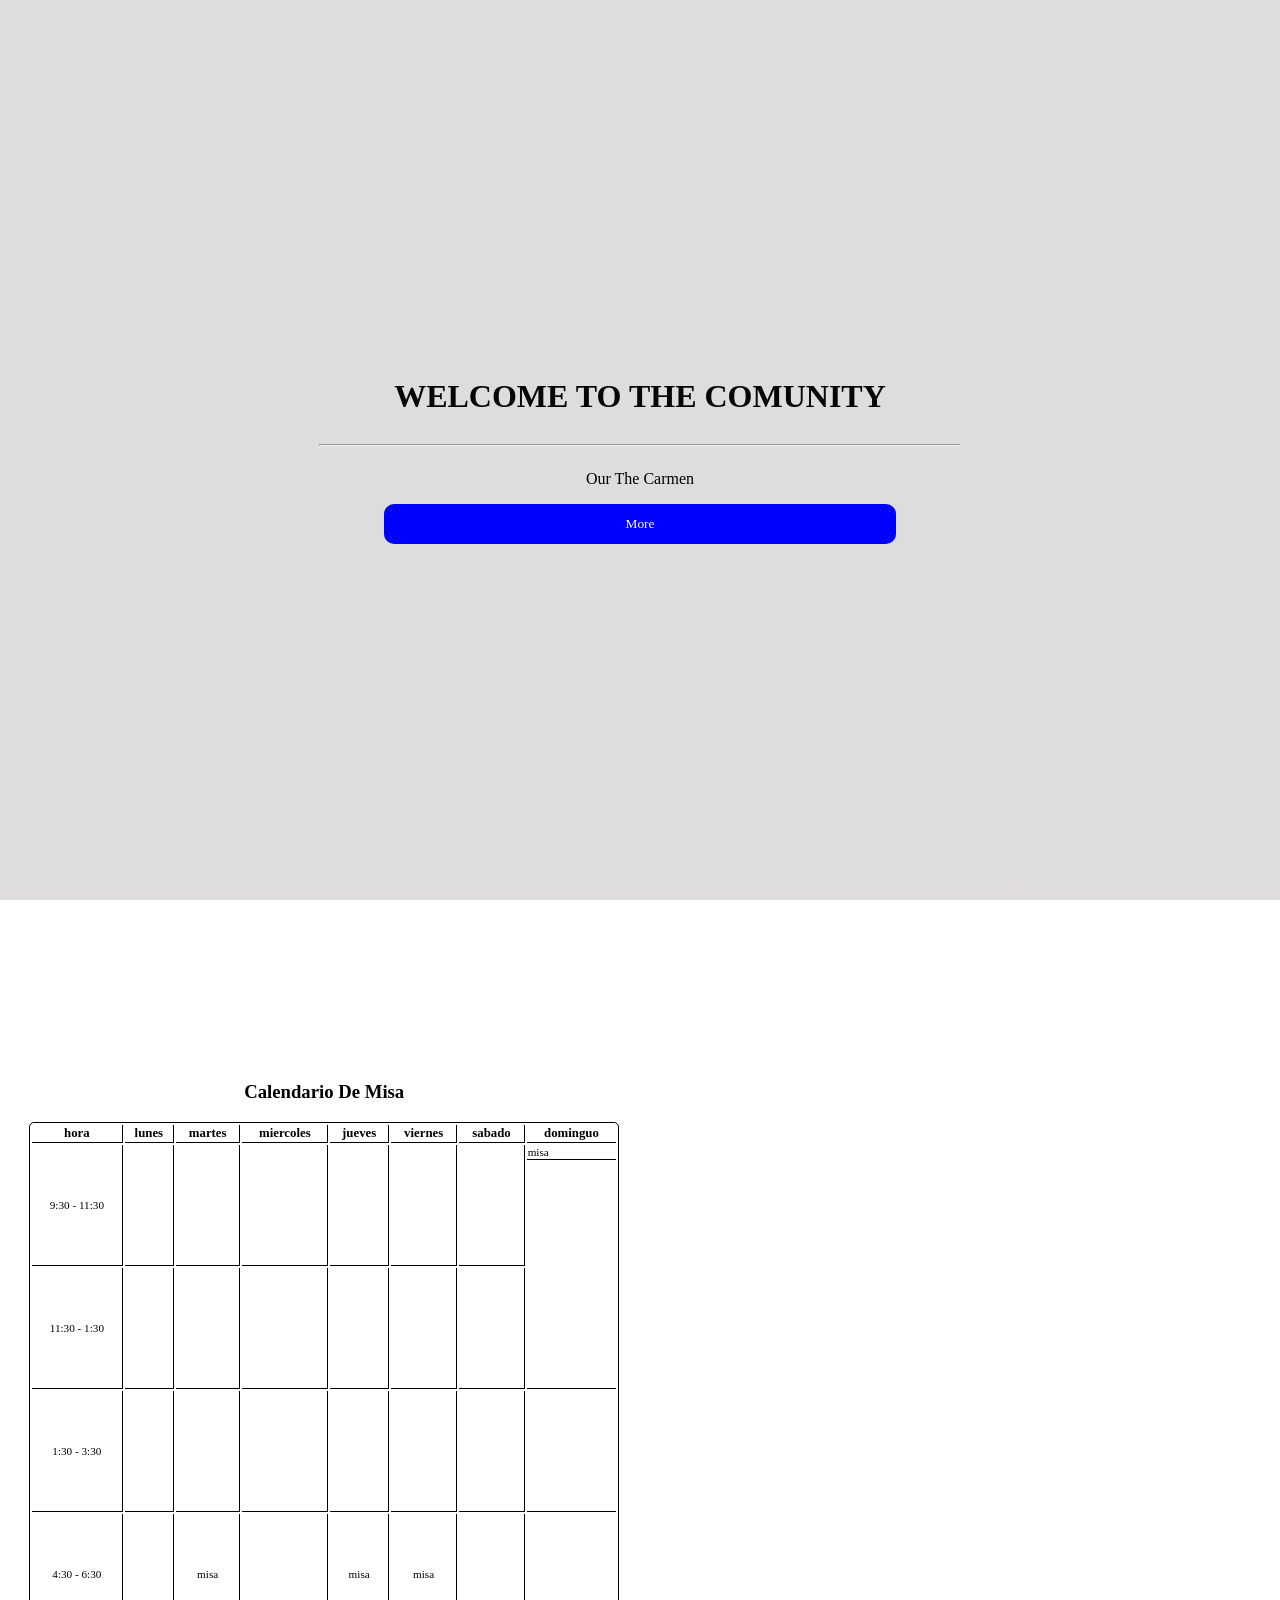
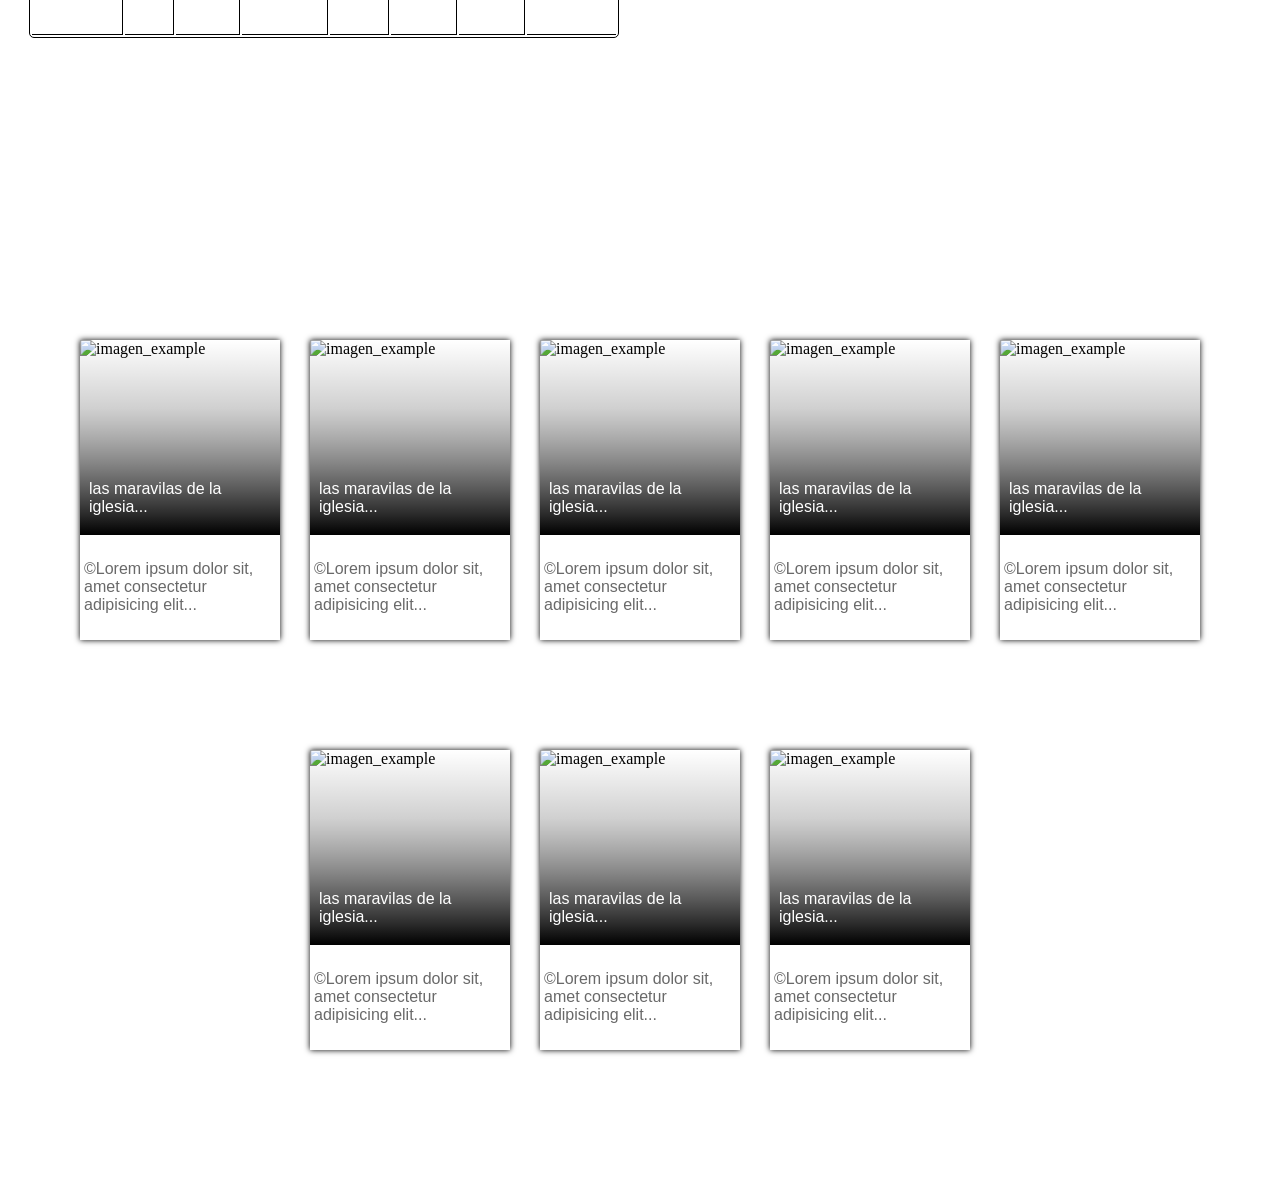
==== index.html @ 7d3dbe20 "primera pagina web" ====
<!DOCTYPE html>
<html lang="en">
<head>
    <meta charset="UTF-8">
    <meta name="viewport" content="width=device-width, initial-scale=1.0">
    <title>nuestar señora del carmen</title>
    <link rel="stylesheet" href="styles.css">
    <script src="script.js" defer></script>
</head>
<body>
    <header>
        <div class="init">
            <h1 class="saludo">welcome to the comunity</h1>
            <hr class="line">
            <p class="saludo_two">our the carmen</p>
            <button><a href="#seccion_one">more</a></button>
        </div>
        <div class="background"></div>
    </header>
    <main>
        <section class="seccion_one" id="seccion_one">
            <article class="articulo_one">
                <h1>calendario de misa</h1>
                <table class="father_table">
                    <thead>
                        <tr>
                            <th>hora</th>
                            <th>lunes</th>
                            <th>martes</th>
                            <th>miercoles</th>
                            <th>jueves</th>
                            <th>viernes</th>
                            <th>sabado</th>
                            <th>dominguo</th>
                        </tr>
                    </thead>
                    <tbody>
                        <tr>
                            <td>9:30 - 11:30</td>
                            <td></td>
                            <td></td>
                            <td></td>
                            <td></td>
                            <td></td>
                            <td></td>
                            <td class="hola">misa</td>
                        </tr>
                        <tr>
                            <td>11:30 - 1:30</td>
                            <td></td>
                            <td></td>
                            <td></td>
                            <td></td>
                            <td></td>
                            <td></td>
                            <td></td>
                        </tr>
                        <tr>
                            <td>1:30 - 3:30</td>
                            <td></td>
                            <td></td>
                            <td></td>
                            <td></td>
                            <td></td>
                            <td></td>
                            <td></td>
                        </tr>
                        <tr>
                            <td>4:30 - 6:30</td>
                            <td></td>
                            <td>misa</td>
                            <td></td>
                            <td>misa</td>
                            <td>misa</td>
                            <td></td>
                            <td></td>
                        </tr>
                    </tbody>
                </table>
            </article>
            <article class="articulo_two">
                <iframe src="" frameborder="0"></iframe>
            </article>
        </section>
        <section id="seccion_two" class="seccion_two">
            <div onclick="select(0)" class="son_one">
                <div class="father_img">
                    <img src="assets/img example/img1 (1).jpg" alt="imagen_example">
                    <div class="relleno"></div>
                    <p>las maravilas de la iglesia...</p>
                </div>
                <p class="parrafo">&copy;Lorem ipsum dolor sit, amet consectetur adipisicing elit...</p>
            </div>
            <div onclick="select(1)" class="son_one">
                <div class="father_img">
                    <img src="assets/img example/img1 (1).jpg" alt="imagen_example">
                    <div class="relleno"></div>
                    <p>las maravilas de la iglesia...</p>
                </div>
                <p class="parrafo">&copy;Lorem ipsum dolor sit, amet consectetur adipisicing elit...</p>
            </div>
            <div onclick="select(2)" class="son_one">
                <div class="father_img">
                    <img src="assets/img example/img1 (1).jpg" alt="imagen_example">
                    <div class="relleno"></div>
                    <p>las maravilas de la iglesia...</p>
                </div>
                <p class="parrafo">&copy;Lorem ipsum dolor sit, amet consectetur adipisicing elit...</p>
            </div>
            <div onclick="select(3)" class="son_one">
                <div class="father_img">
                    <img src="assets/img example/img1 (1).jpg" alt="imagen_example">
                    <div class="relleno"></div>
                    <p>las maravilas de la iglesia...</p>
                </div>
                <p class="parrafo">&copy;Lorem ipsum dolor sit, amet consectetur adipisicing elit...</p>
            </div>
            <div class="son_one">
                <div class="father_img">
                    <img src="assets/img example/img1 (1).jpg" alt="imagen_example">
                    <div class="relleno"></div>
                    <p>las maravilas de la iglesia...</p>
                </div>
                <p class="parrafo">&copy;Lorem ipsum dolor sit, amet consectetur adipisicing elit...</p>
            </div>
            <div class="son_one">
                <div class="father_img">
                    <img src="assets/img example/img1 (1).jpg" alt="imagen_example">
                    <div class="relleno"></div>
                    <p>las maravilas de la iglesia...</p>
                </div>
                <p class="parrafo">&copy;Lorem ipsum dolor sit, amet consectetur adipisicing elit...</p>
            </div>
            <div class="son_one">
                <div class="father_img">
                    <img src="assets/img example/img1 (1).jpg" alt="imagen_example">
                    <div class="relleno"></div>
                    <p>las maravilas de la iglesia...</p>
                </div>
                <p class="parrafo">&copy;Lorem ipsum dolor sit, amet consectetur adipisicing elit...</p>
            </div>
            <div class="son_one">
                <div class="father_img">
                    <img src="assets/img example/img1 (1).jpg" alt="imagen_example">
                    <div class="relleno"></div>
                    <p>las maravilas de la iglesia...</p>
                </div>
                <p class="parrafo">&copy;Lorem ipsum dolor sit, amet consectetur adipisicing elit...</p>
            </div>
            <div id="cards" class="cards">
                <img class="img_delete" onclick="borrar()" src="assets/close_24dp_E3E3E3_FILL0_wght400_GRAD0_opsz24.png" alt="close">
                <div class="container_1">
                    <img id="img" src="assets/img example/img1 (2).jpg" alt="img example">
                    <hr class="line_1">
                    <p id="parrafo_1">Lorem ipsum dolor sit amet consectetur adipisicing elit. Natus dolores, veniam maxime ea, sunt deserunt minus magni qu</p>
                </div>
                <div class="container_2">
                    <h1 id="fiesta">fiesta tal</h1>
                    <hr class="line_3">
                    <p id="parrafo_2">Lorem ipsum dolor sit amet consectetur adipisicing elit. Porro suscipit dolore adipisci veniam cumque ab consectetur at maxime dignissimos animi, qui volupta</p>
                    <hr class="line_2">
                    <p id="parrafo_3">Lorem ipsum dolor, sit amet consectetur adipisicing elit. Voluptatum, officiis sunt. Culpa neque possimus reiciendis laudantium ipsa. Beatae exercitationem debitis, minima dolo</p>
                </div>
            </div>
        </section>
    </main>
    
</body>
</html>
---- styles.css ----
/* ----------------------------------------   */

body{
    margin: 0;
    padding: 0;
    box-sizing: border-box;
    overflow-x: hidden;
    scroll-behavior: smooth;
}
header{
    width: 100vw;
    height: 100vh;
    position: relative;
}
.init{
    width: 100%;
    height: 100%;
    position: relative;
    background-image: url(assets/fondo\ de\ la\ pagina\ web.jpg);
    background-size: 100%;
    display: flex;
    justify-content: center;
    align-items: center;
    flex-direction: column;
    background-repeat: no-repeat;
}
.init .saludo{
    z-index: 1;
    color: #070606;
    font-family: Georgia, 'Times New Roman', Times, serif;
    text-transform: uppercase;
}
.init .line{
    color: #050505;
    z-index: 1;
    width: 50%;
}
.init .saludo_two{
    font-family: Georgia, 'Times New Roman', Times, serif;
    z-index: 1;
    color: #000000;
    text-transform: capitalize;
}
.init button{
    z-index: 1;
    font-family: Georgia, 'Times New Roman', Times, serif;
    width: 40%;
    height: 40px;
    border-radius: 10px;
    background-color: blue;
    border-color: transparent;
    cursor: pointer;
}
.init a{
    text-decoration: none;
    font-family: Georgia, 'Times New Roman', Times, serif;
    text-transform: capitalize;
    color: #fff;
    padding: 10px 42%;
}
.background{
    width: 100%;
    height: 100%;
    position: absolute;
    bottom: 0;
    left: 0;
    background: linear-gradient(180deg , rgb(221, 221, 221) 0% , 70% , rgba(206, 201, 201, 0.637) 100%);
}

/* responsive */

@media (max-width:470px){
    .init{
        background-size: 100% 100%;
    }
    .init .saludo{
        text-align: center;
    }
}



/*------------------------*/

/*   ----------------------------------------    */

/* ----------------- styles of the section one  --------------------*/


.seccion_one{
    width: 100vw;
    height: 100vh;
    display: flex;
    align-items: center;
    justify-content: center;
    gap: 30px;
    flex-wrap: wrap;
}
.seccion_one .articulo_one{
    display: flex;
    flex-direction: column;
    align-items: center;
    justify-content: center;
    width: 50%;
    height: 100%;
    position: relative;
    padding: 20px 25px;
    box-sizing: border-box;
}
.seccion_one .articulo_one h1{
    font-family: 'Times New Roman', Times, serif;
    text-transform: capitalize;
}
.seccion_one .articulo_one .father_table{
    width: 100%;
    height: 60%;
    border: 1px solid black;
    border-radius: 5px;
}
.father_table th{
    font-size: .8em;
    text-align: center;
}
.father_table th:not(th:nth-child(8)){
    border-right: 1px solid black;
}
.father_table td{
    font-size: .7em;
}
.father_table td:not(td:nth-child(8)){
    border-right: 1px solid black;
    text-align: center;
}
.father_table th{
    border-bottom: 1px solid black;
}
.father_table td{
    border-bottom: 1px solid black;
}
.father_table .hola{
    text-align: center;
}

.seccion_one .articulo_two{
    width: 47%;
    height: 100%;
    position: relative;
}

/*---------------------------           ---------------------------*/


/*------------------ style of the section two -------------------*/


.seccion_two{
    width: 100vw;
    padding: 100px 0px;
    box-sizing: border-box;
    position: relative;
    display: flex;
    align-items: center;
    justify-content: center;
    overflow: hidden;
    flex-wrap: wrap;
    gap: 30px;
}
.son_one{
    width: 200px;
    height: 300px;
    box-shadow: 0px 0px 6px black;
    display: flex;
    flex-direction: column;
    align-items: center;
    justify-content: space-between;
    position: relative;
    cursor: pointer;
    transition: all .3s ease-out;
    margin: 40px 0px;
}
.son_one:hover{
    transform: translateY(-10px);
}
.father_img{
    width: 100%;
    height: 65%;
    position: relative;
}
.father_img img{
    width: 100%;
    height: 100%;
}
.father_img .relleno{
    width: 100%;
    height: 100%;
    position: absolute;
    top: 0;
    left: 0;
    background: linear-gradient(180deg , transparent 0% , 65% , black 100%);
}
.father_img p{
    position: absolute;
    bottom: 3px;
    left: 9px;
    font-family: 'Trebuchet MS', 'Lucida Sans Unicode', 'Lucida Grande', 'Lucida Sans', Arial, sans-serif;
    color: #fff;
}
.son_one .parrafo{
    font-family: 'Trebuchet MS', 'Lucida Sans Unicode', 'Lucida Grande', 'Lucida Sans', Arial, sans-serif;
    color: #696969;
    position: absolute;
    bottom: 10px;
    left: 4px;
}

/* responsive */

@media (max-width:470px){
    .seccion_two{
        gap: 20px;
    }
    .son_one{
        width: 170px;
    }
}

/*----------------*/

/* --------------------          --------------------*/


/* -----------  style of the cards ------------------*/

.cards{
    width: 90%;
    height: 90%;
    border-radius: 10px;
    background-color: #fff;
    display: none;
    gap: 0;
    align-items: center;
    justify-content: center;
    flex-wrap: wrap;
    position: fixed;
    top: 5%;
    left: 5%;
    z-index: 1;
    box-shadow: 0px 0px 3px black;
}
.img_delete{
    position: absolute;
    top: 10px;
    right: 10px;
    width: 50px;
    cursor: pointer;
    z-index: 1;
}
.container_1{
    width: 50%;
    height: 100%;
    display: flex;
    position: relative;
    flex-direction: column;
    align-items: center;
    justify-content: center;
    padding: 20px 24px;
    box-sizing: border-box;
}
.container_1 img{
    width: 50%;
    border-radius: 50%;
    height: 50%;
    position: relative;
    margin-bottom: 20px;
}
.container_1 .line_1{
    background-color: #777474;
    width: 100%;
    height: 1px;
}
.container_1 p{
    font-family: 'Franklin Gothic Medium', 'Arial Narrow', Arial, sans-serif;
    text-align: center;
}
.container_2{
    width: 50%;
    height: 100%;
    display: flex;
    position: relative;
    flex-direction: column;
    align-items: center;
    justify-content: center;
    padding: 20px 24px;
    box-sizing: border-box;
}
.container_2 p{
    font-family: 'Franklin Gothic Medium', 'Arial Narrow', Arial, sans-serif;
}
.container_2 h1{
    font-family: 'Franklin Gothic Medium', 'Arial Narrow', Arial, sans-serif;
    text-transform: capitalize;
    font-style: italic;
    margin-top: 0;
}
.container_2 .line_3{
    width: 100%;
    height: 1px;
    background-color: #696969;
}
.container_2 .line_2{
    width: 100%;
    height: 1px;
    background-color: #696969;
}



.hola{
    display: flex;
}

/* responsive of the cards */

@media (max-width:470px){
    .cards{
        width: 100%;
        height: 100%;
        border-radius: 0px;
        box-shadow: none;
        top: 0;
        align-items: center;
        justify-content: center;
        left: 0;
    }
    .container_1{
        width:100%;
        height: 50%;
    }
    .container_2{
        width: 100%;
        height: 50%;
    }
}
/*-----------------------------*/


/* ------------------ ---------------------------*/
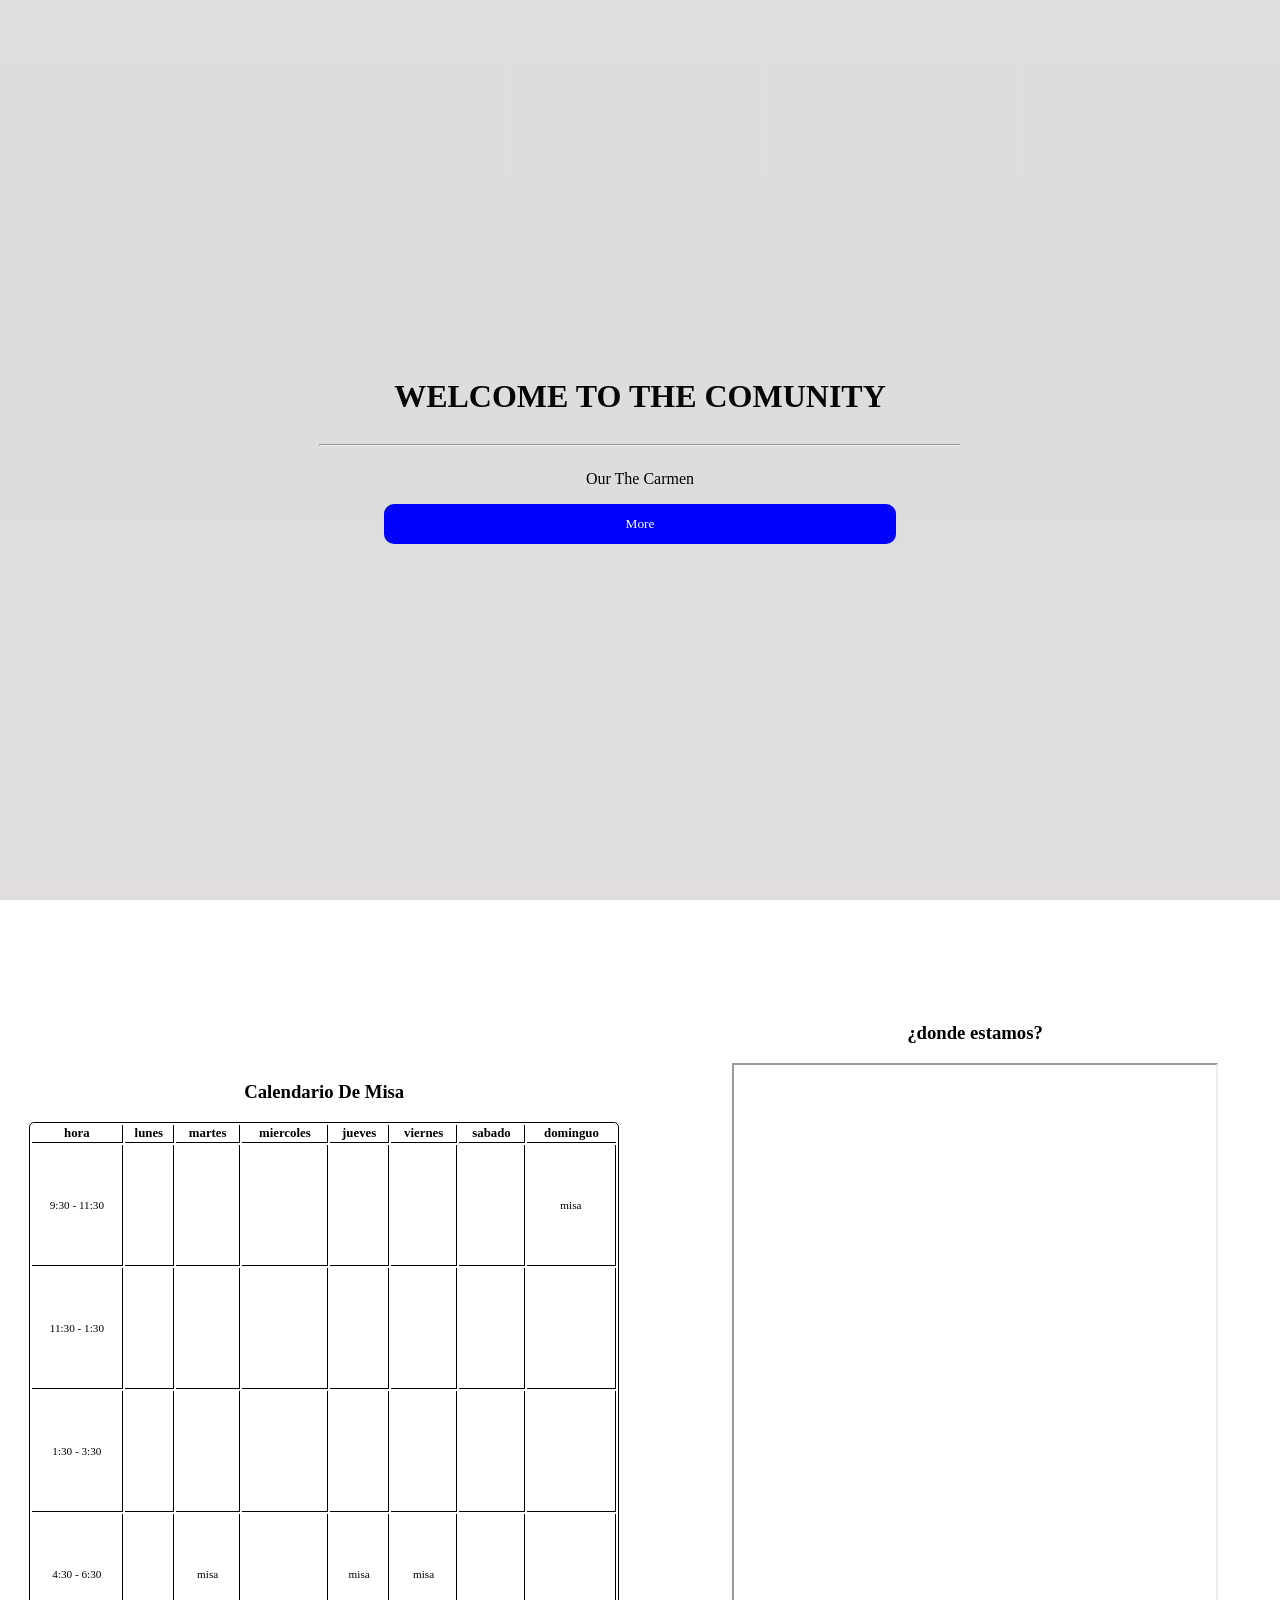
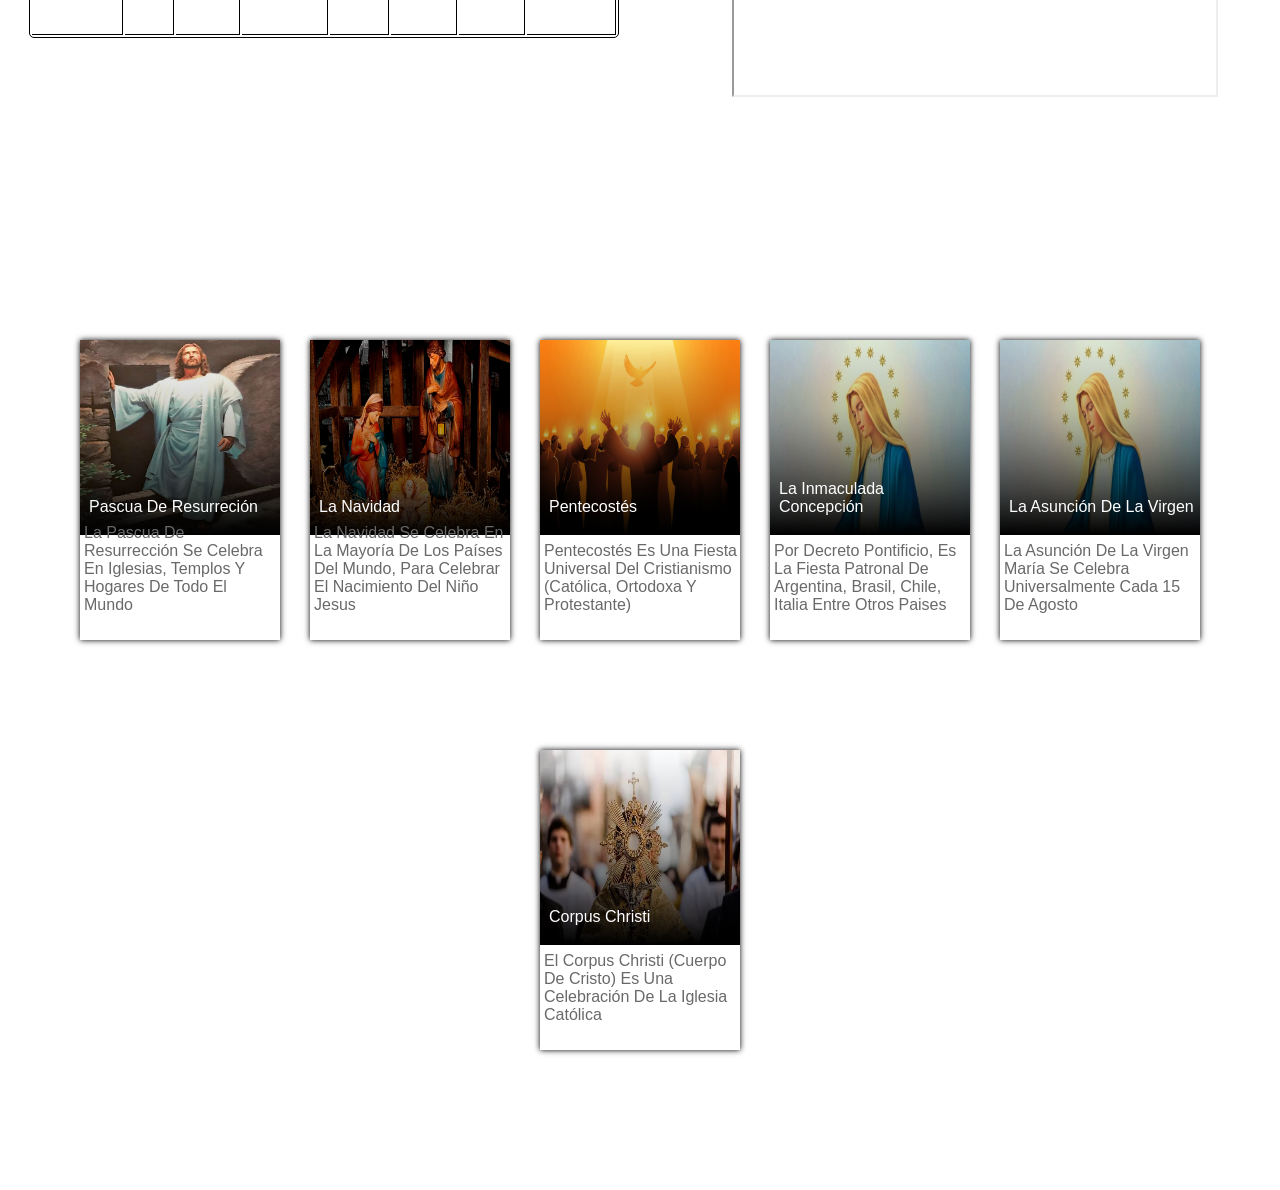
==== commit 58e5651b: "adding a maps and the image of the cards" ====
--- a/index.html
+++ b/index.html
@@ -43,7 +43,7 @@
                             <td></td>
                             <td></td>
                             <td></td>
-                            <td class="hola">misa</td>
+                            <td>misa</td>
                         </tr>
                         <tr>
                             <td>11:30 - 1:30</td>
@@ -79,87 +79,72 @@
                 </table>
             </article>
             <article class="articulo_two">
-                <iframe src="" frameborder="0"></iframe>
+                <h1>¿donde estamos?</h1>
+                <iframe class="maps" title="mapa" src="https://www.google.com/maps/place/San+Felipe,+Yaracuy/@10.1535688,-68.6959005,16z/data=!4m6!3m5!1s0x8e80cf3350f37fd9:0xda3f386ac384deb6!8m2!3d10.3401921!4d-68.7453064!16zL20vMDducnl0!5m1!1e2?entry=ttu&g_ep=EgoyMDI2MDYxNi4wIKXMDSoASAFQAw%3D%3D" ></iframe>
             </article>
         </section>
         <section id="seccion_two" class="seccion_two">
             <div onclick="select(0)" class="son_one">
                 <div class="father_img">
-                    <img src="assets/img example/img1 (1).jpg" alt="imagen_example">
+                    <img src="assets/img example/pascua.webp" alt="imagen_example">
                     <div class="relleno"></div>
-                    <p>las maravilas de la iglesia...</p>
+                    <p>pascua de resurreción</p>
                 </div>
-                <p class="parrafo">&copy;Lorem ipsum dolor sit, amet consectetur adipisicing elit...</p>
+                <p class="parrafo">La Pascua de Resurrección se celebra en iglesias, templos y hogares de todo el mundo</p>
             </div>
             <div onclick="select(1)" class="son_one">
                 <div class="father_img">
-                    <img src="assets/img example/img1 (1).jpg" alt="imagen_example">
+                    <img src="assets/img example/navidad.webp" alt="imagen_example">
                     <div class="relleno"></div>
-                    <p>las maravilas de la iglesia...</p>
+                    <p>la navidad</p>
                 </div>
-                <p class="parrafo">&copy;Lorem ipsum dolor sit, amet consectetur adipisicing elit...</p>
+                <p class="parrafo">La Navidad se celebra en la mayoría de los países del mundo, para celebrar el nacimiento del niño jesus</p>
             </div>
             <div onclick="select(2)" class="son_one">
                 <div class="father_img">
-                    <img src="assets/img example/img1 (1).jpg" alt="imagen_example">
+                    <img src="assets/img example/pentecostes.jpg" alt="imagen_example">
                     <div class="relleno"></div>
-                    <p>las maravilas de la iglesia...</p>
+                    <p>Pentecostés</p>
                 </div>
-                <p class="parrafo">&copy;Lorem ipsum dolor sit, amet consectetur adipisicing elit...</p>
+                <p class="parrafo">Pentecostés es una fiesta universal del cristianismo (católica, ortodoxa y protestante) </p>
             </div>
             <div onclick="select(3)" class="son_one">
                 <div class="father_img">
-                    <img src="assets/img example/img1 (1).jpg" alt="imagen_example">
+                    <img src="assets/img example/inmaculadad conceccion.jpg" alt="imagen_example">
                     <div class="relleno"></div>
-                    <p>las maravilas de la iglesia...</p>
+                    <p>La Inmaculada Concepción</p>
                 </div>
-                <p class="parrafo">&copy;Lorem ipsum dolor sit, amet consectetur adipisicing elit...</p>
+                <p class="parrafo">Por decreto pontificio, es la fiesta patronal de Argentina, Brasil, Chile, Italia entre otros paises</p>
             </div>
-            <div class="son_one">
+            <div onclick="select(4)" class="son_one">
                 <div class="father_img">
-                    <img src="assets/img example/img1 (1).jpg" alt="imagen_example">
+                    <img src="assets/img example/inmaculadad conceccion.jpg" alt="imagen_example">
                     <div class="relleno"></div>
-                    <p>las maravilas de la iglesia...</p>
+                    <p>la asunción de la virgen</p>
                 </div>
-                <p class="parrafo">&copy;Lorem ipsum dolor sit, amet consectetur adipisicing elit...</p>
+                <p class="parrafo">La Asunción de la Virgen María se celebra universalmente cada 15 de agosto</p>
             </div>
-            <div class="son_one">
+            <div onclick="select(5)" class="son_one">
                 <div class="father_img">
-                    <img src="assets/img example/img1 (1).jpg" alt="imagen_example">
+                    <img src="assets/img example/corpus christi.jpg" alt="imagen_example">
                     <div class="relleno"></div>
-                    <p>las maravilas de la iglesia...</p>
+                    <p>corpus christi</p>
                 </div>
-                <p class="parrafo">&copy;Lorem ipsum dolor sit, amet consectetur adipisicing elit...</p>
-            </div>
-            <div class="son_one">
-                <div class="father_img">
-                    <img src="assets/img example/img1 (1).jpg" alt="imagen_example">
-                    <div class="relleno"></div>
-                    <p>las maravilas de la iglesia...</p>
-                </div>
-                <p class="parrafo">&copy;Lorem ipsum dolor sit, amet consectetur adipisicing elit...</p>
-            </div>
-            <div class="son_one">
-                <div class="father_img">
-                    <img src="assets/img example/img1 (1).jpg" alt="imagen_example">
-                    <div class="relleno"></div>
-                    <p>las maravilas de la iglesia...</p>
-                </div>
-                <p class="parrafo">&copy;Lorem ipsum dolor sit, amet consectetur adipisicing elit...</p>
+                <p class="parrafo">El Corpus Christi (Cuerpo de Cristo) es una celebración de la Iglesia Católica</p>
             </div>
             <div id="cards" class="cards">
                 <img class="img_delete" onclick="borrar()" src="assets/close_24dp_E3E3E3_FILL0_wght400_GRAD0_opsz24.png" alt="close">
                 <div class="container_1">
-                    <img id="img" src="assets/img example/img1 (2).jpg" alt="img example">
+                    <img id="img" src="" alt="img example">
                     <hr class="line_1">
-                    <p id="parrafo_1">Lorem ipsum dolor sit amet consectetur adipisicing elit. Natus dolores, veniam maxime ea, sunt deserunt minus magni qu</p>
+                    <p id="parrafo_1"></p>
                 </div>
                 <div class="container_2">
-                    <h1 id="fiesta">fiesta tal</h1>
+                    <h1 id="fiesta"></h1>
                     <hr class="line_3">
-                    <p id="parrafo_2">Lorem ipsum dolor sit amet consectetur adipisicing elit. Porro suscipit dolore adipisci veniam cumque ab consectetur at maxime dignissimos animi, qui volupta</p>
+                    <p id="parrafo_2"></p>
                     <hr class="line_2">
-                    <p id="parrafo_3">Lorem ipsum dolor, sit amet consectetur adipisicing elit. Voluptatum, officiis sunt. Culpa neque possimus reiciendis laudantium ipsa. Beatae exercitationem debitis, minima dolo</p>
+                    <p id="parrafo_3"></p>
                 </div>
             </div>
         </section>
--- a/styles.css
+++ b/styles.css
@@ -125,27 +125,43 @@
     border-right: 1px solid black;
 }
 .father_table td{
+    border-right: 1px solid black;
     font-size: .7em;
-}
-.father_table td:not(td:nth-child(8)){
-    border-right: 1px solid black;
     text-align: center;
+    border-bottom: 1px solid black;
 }
 .father_table th{
     border-bottom: 1px solid black;
 }
-.father_table td{
-    border-bottom: 1px solid black;
-}
-.father_table .hola{
-    text-align: center;
-}
+
 
 .seccion_one .articulo_two{
     width: 47%;
     height: 100%;
     position: relative;
-}
+    display: flex;
+    align-items: center;
+    justify-content: center;
+    flex-direction: column;
+}
+.seccion_one .articulo_two .maps{
+    width: 80%;
+    height: 70%;
+}
+.seccion_one .articulo_two h1{
+    font-family: 'Times New Roman', Times, serif;
+}
+
+/*-------- reponsive of the table*/
+
+@media (max-width:470px){
+    .seccion_one .articulo_one .father_table{
+        width: 95%;
+    }
+
+}
+
+/*-------------- -------------*/
 
 /*---------------------------           ---------------------------*/
 
@@ -204,6 +220,7 @@
     left: 9px;
     font-family: 'Trebuchet MS', 'Lucida Sans Unicode', 'Lucida Grande', 'Lucida Sans', Arial, sans-serif;
     color: #fff;
+    text-transform: capitalize;
 }
 .son_one .parrafo{
     font-family: 'Trebuchet MS', 'Lucida Sans Unicode', 'Lucida Grande', 'Lucida Sans', Arial, sans-serif;
@@ -211,6 +228,7 @@
     position: absolute;
     bottom: 10px;
     left: 4px;
+    text-transform: capitalize;
 }
 
 /* responsive */
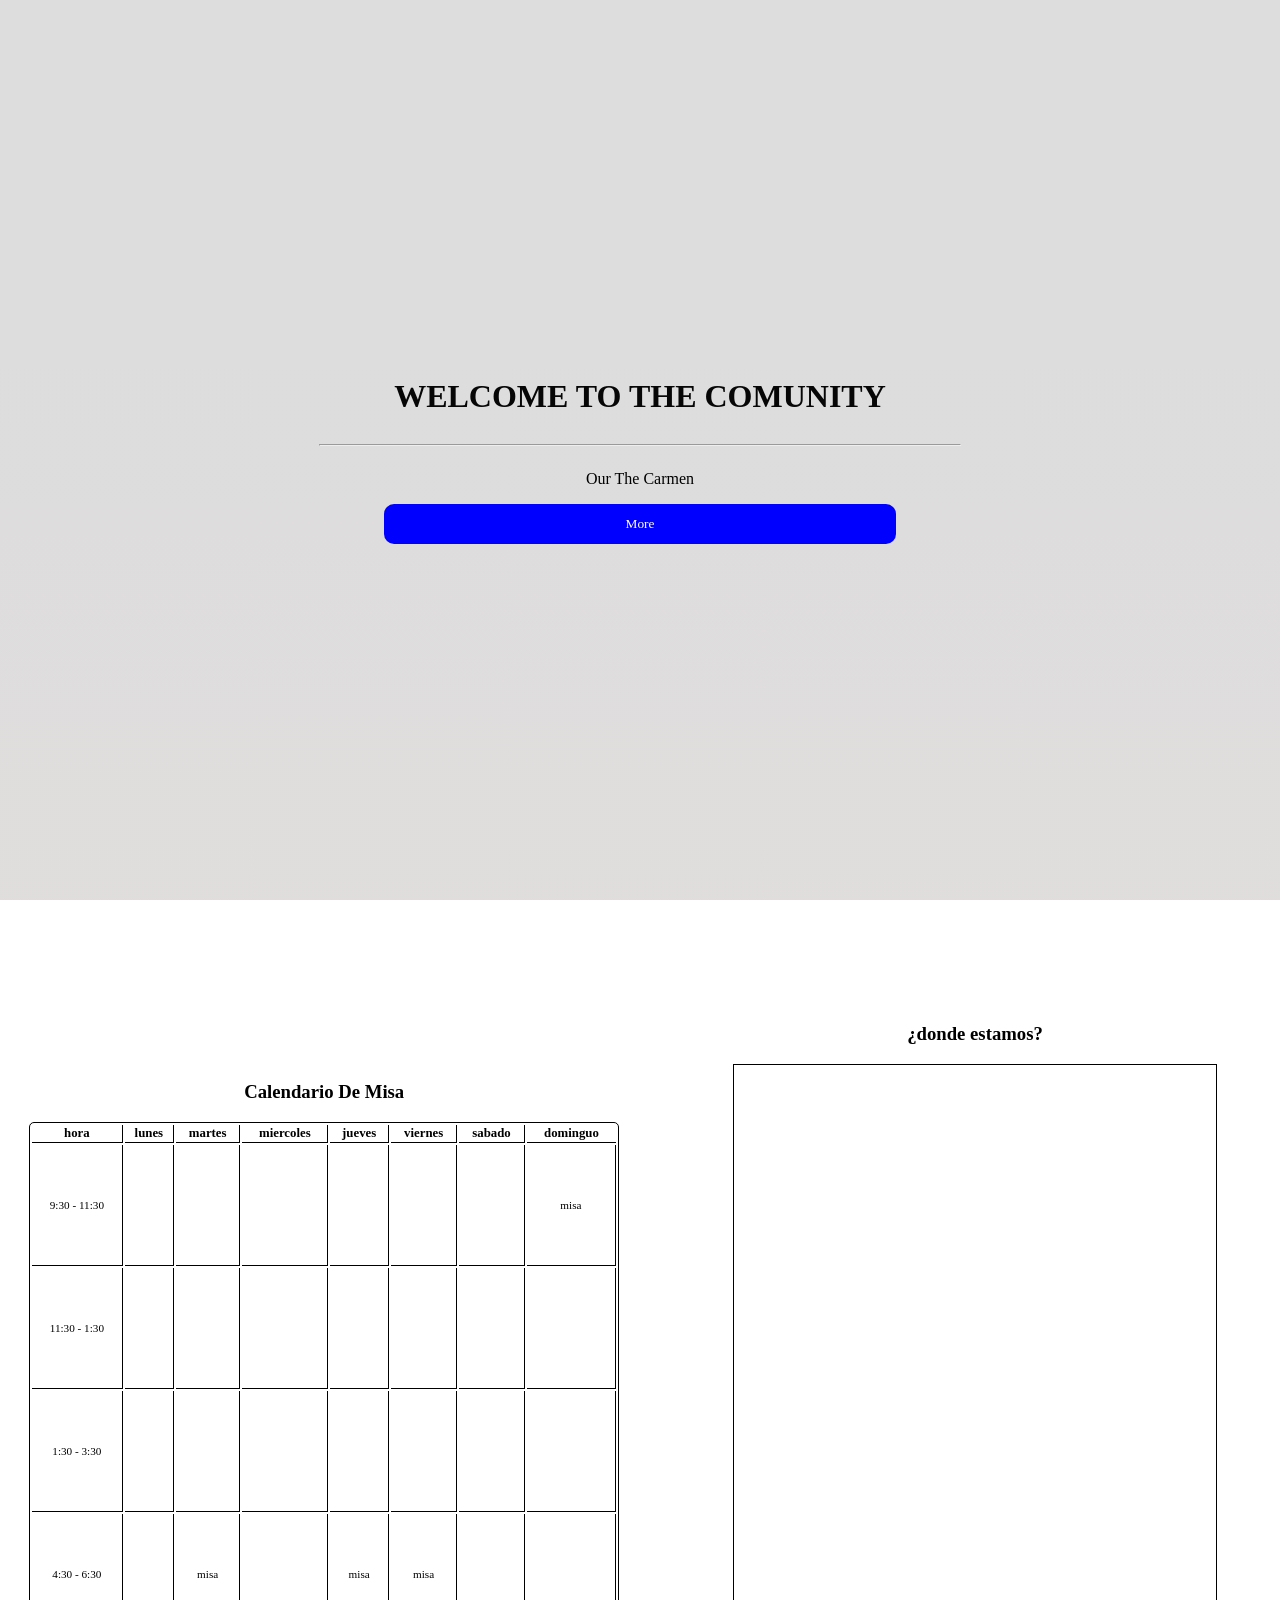
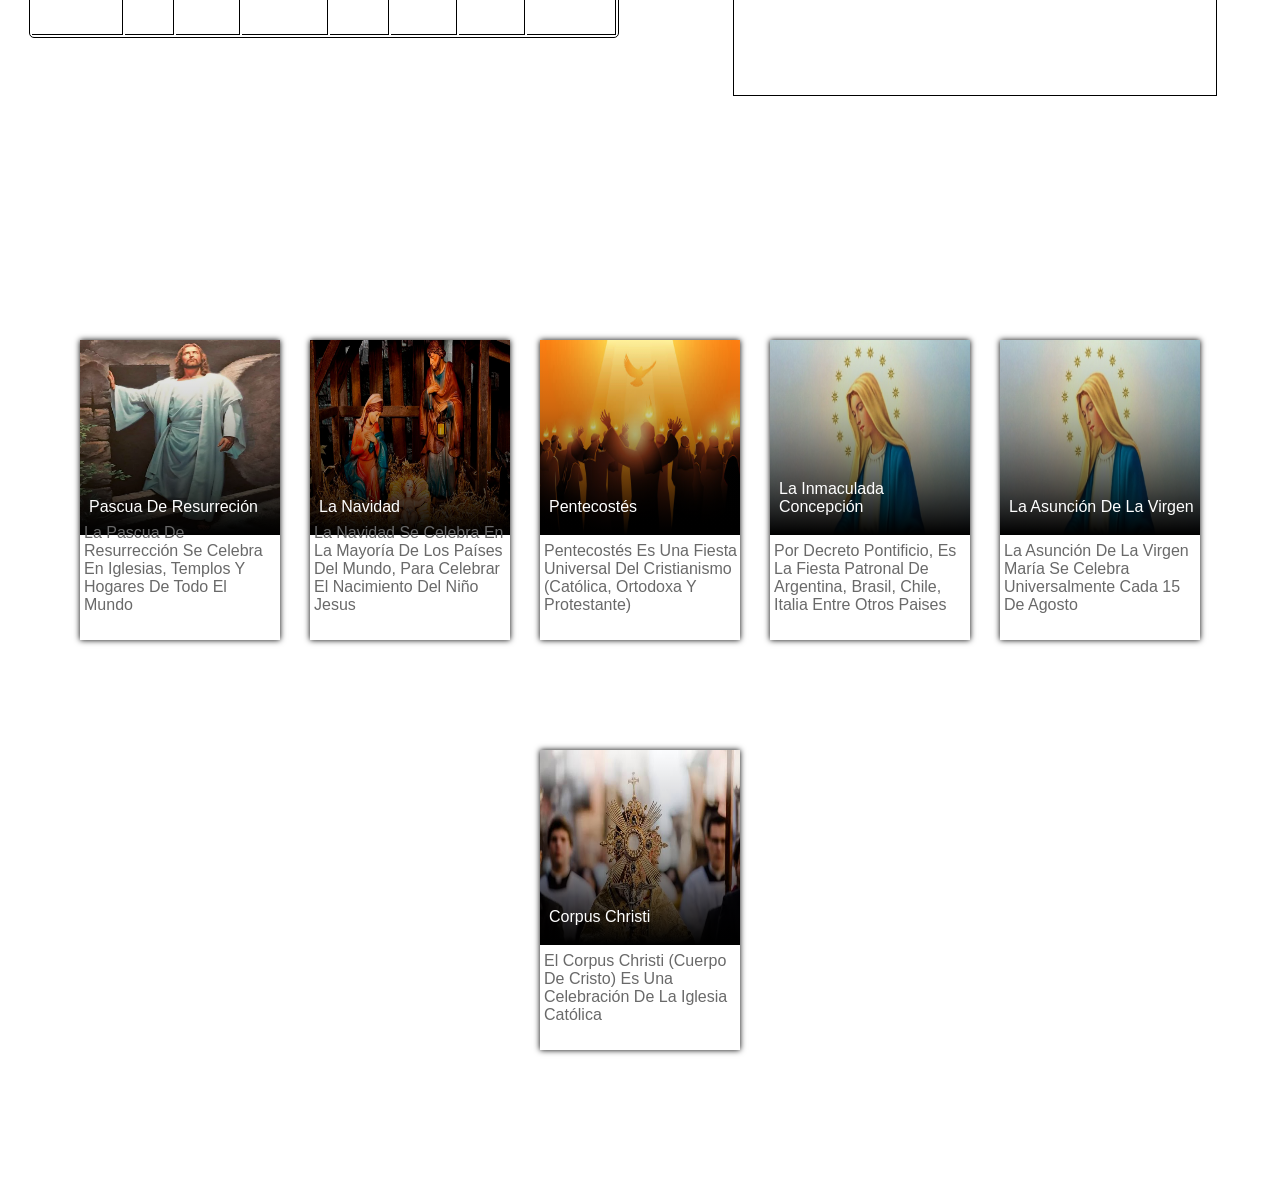
==== commit 7b7c03c0: "adding the maps" ====
--- a/index.html
+++ b/index.html
@@ -80,7 +80,7 @@
             </article>
             <article class="articulo_two">
                 <h1>¿donde estamos?</h1>
-                <iframe class="maps" title="mapa" src="https://www.google.com/maps/place/San+Felipe,+Yaracuy/@10.1535688,-68.6959005,16z/data=!4m6!3m5!1s0x8e80cf3350f37fd9:0xda3f386ac384deb6!8m2!3d10.3401921!4d-68.7453064!16zL20vMDducnl0!5m1!1e2?entry=ttu&g_ep=EgoyMDI2MDYxNi4wIKXMDSoASAFQAw%3D%3D" ></iframe>
+                <iframe class="maps" src="https://www.openstreetmap.org/export/embed.html?bbox=-68.7213170528412%2C10.335844752434097%2C-68.71716499328615%2C10.338103458476382&amp;layer=cyclosm" style="border: 1px solid black"></iframe>
             </article>
         </section>
         <section id="seccion_two" class="seccion_two">
--- a/styles.css
+++ b/styles.css
@@ -157,6 +157,14 @@
 @media (max-width:470px){
     .seccion_one .articulo_one .father_table{
         width: 95%;
+    }
+    .seccion_one .articulo_one{
+        height: 49%;
+        width: 100%;
+    }
+    .seccion_one .articulo_two{
+        height: 49%;
+        width: 100%;
     }
 
 }
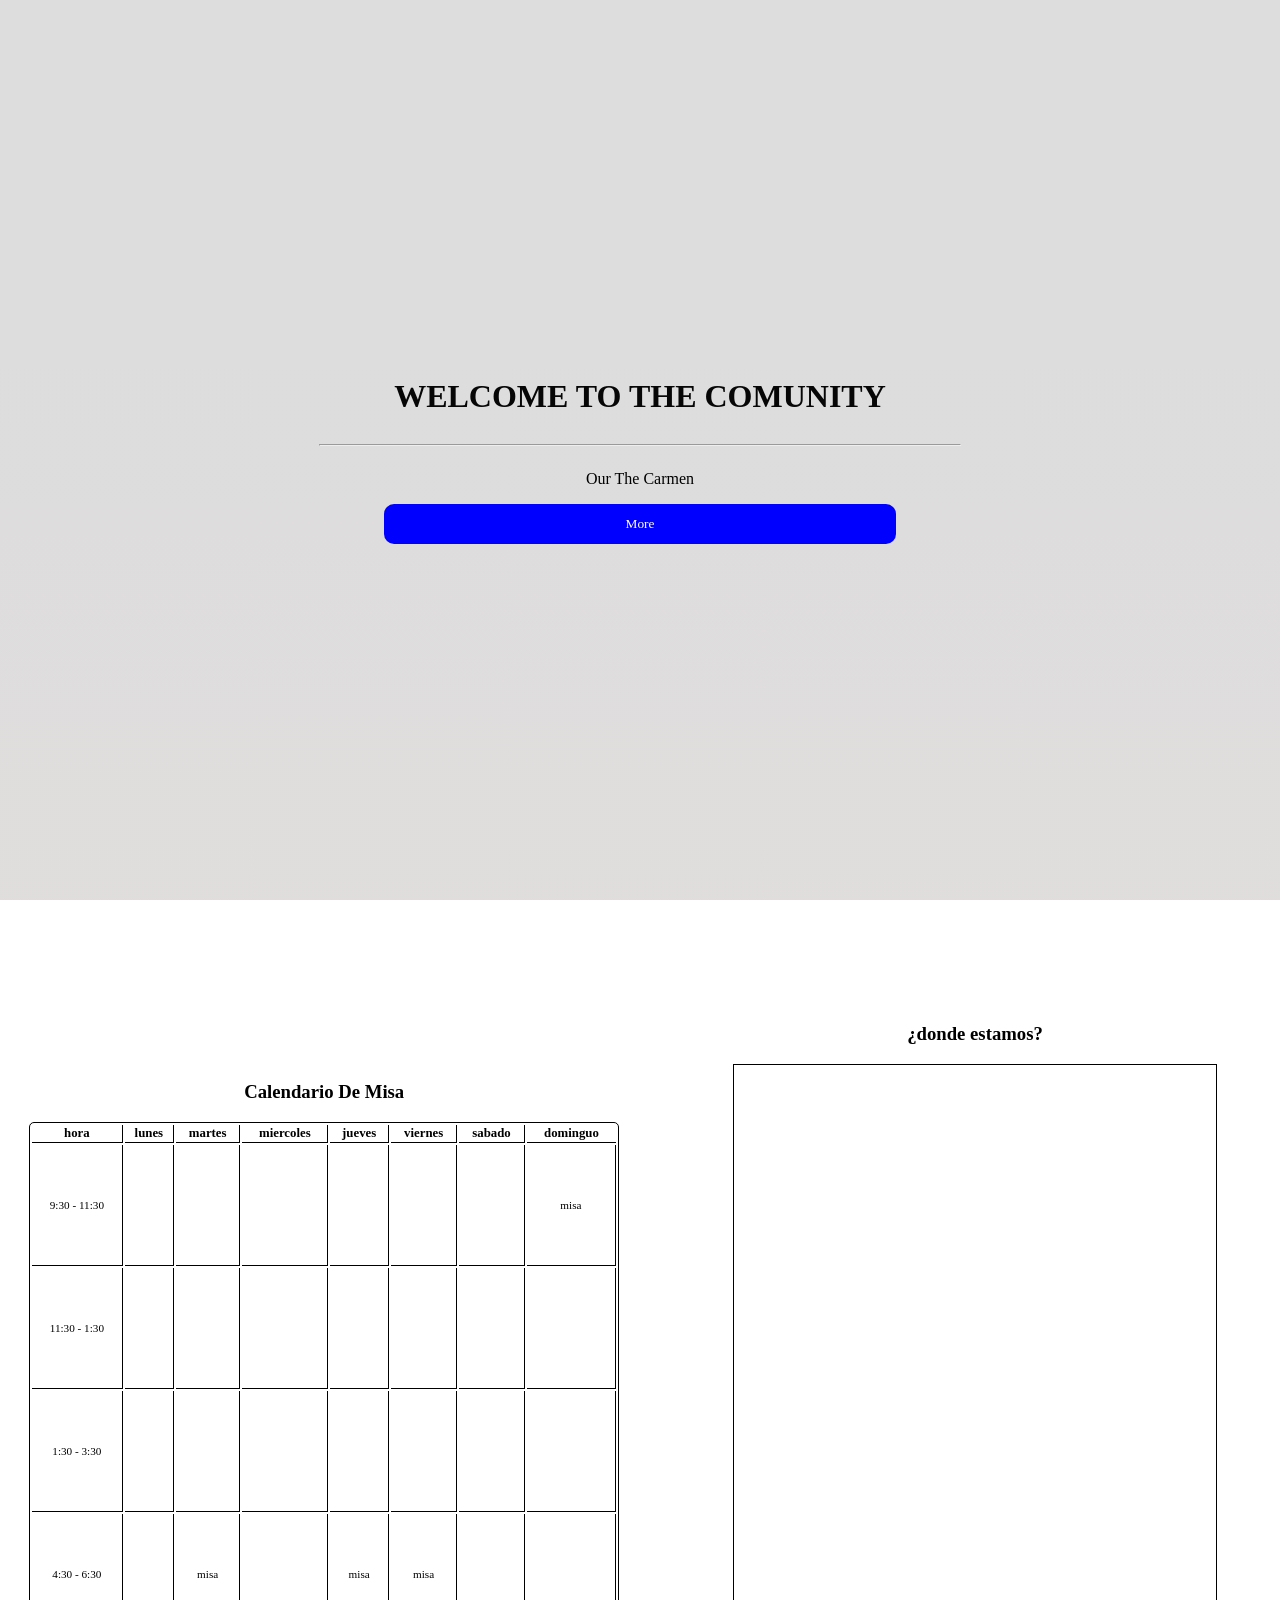
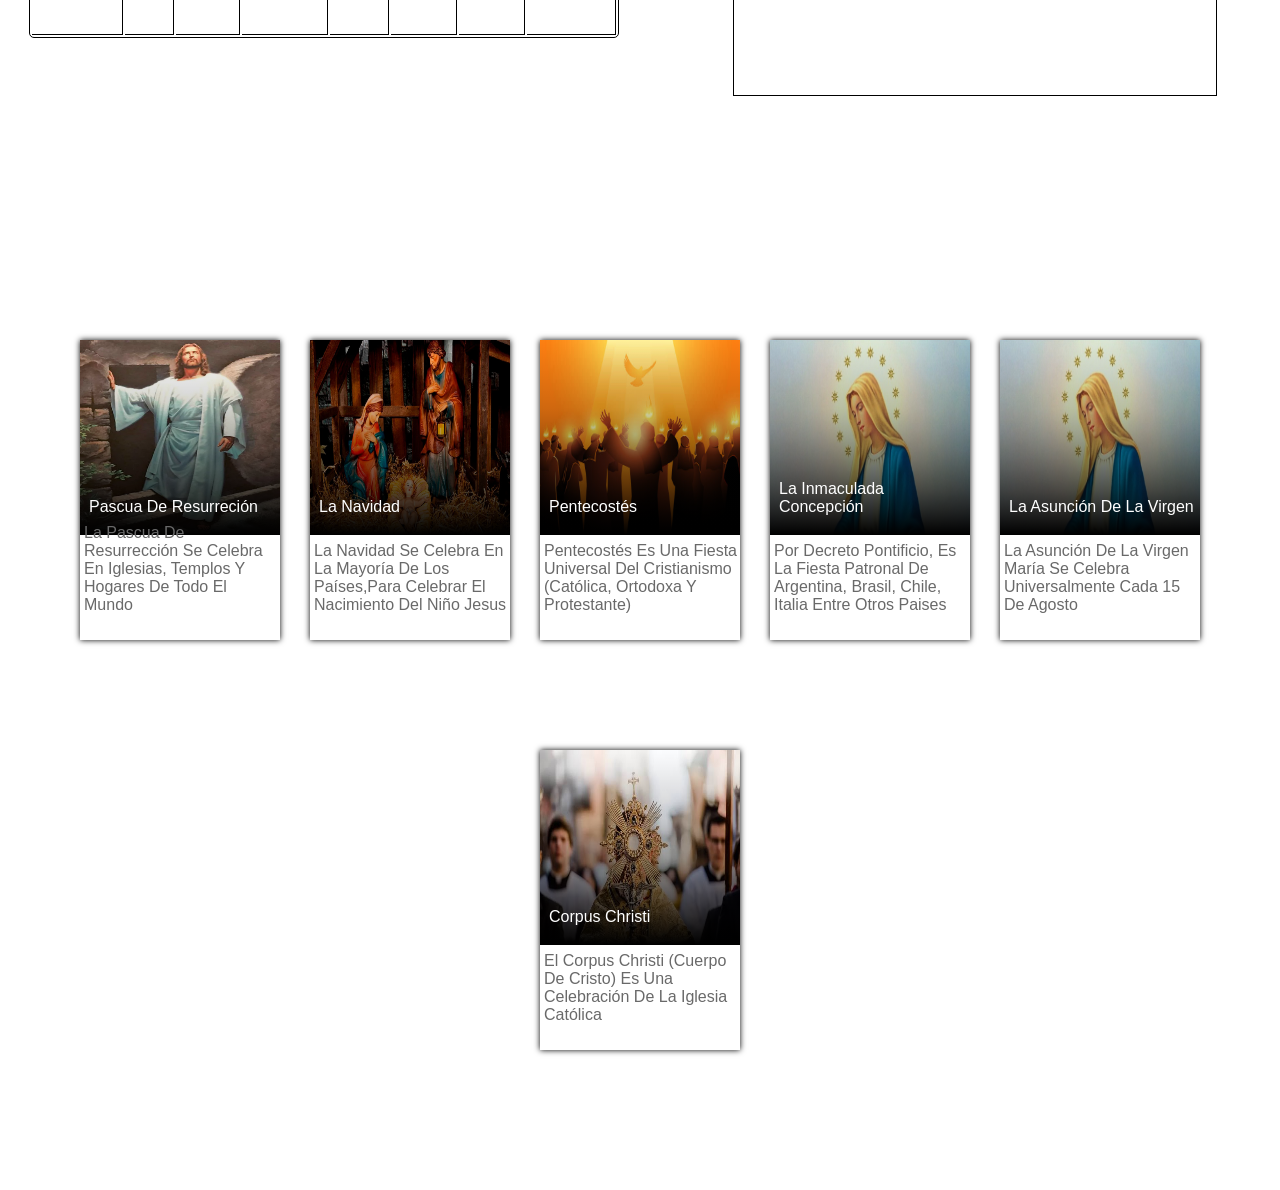
==== commit 016928ff: "esta listo" ====
--- a/index.html
+++ b/index.html
@@ -98,7 +98,7 @@
                     <div class="relleno"></div>
                     <p>la navidad</p>
                 </div>
-                <p class="parrafo">La Navidad se celebra en la mayoría de los países del mundo, para celebrar el nacimiento del niño jesus</p>
+                <p class="parrafo">La Navidad se celebra en la mayoría de los países,para celebrar el nacimiento del niño jesus</p>
             </div>
             <div onclick="select(2)" class="son_one">
                 <div class="father_img">
--- a/styles.css
+++ b/styles.css
@@ -247,7 +247,12 @@
     }
     .son_one{
         width: 170px;
-    }
+        height: 320px;
+    }
+    .son_one .parrafo{
+        bottom: 0px;
+    }
+
 }
 
 /*----------------*/
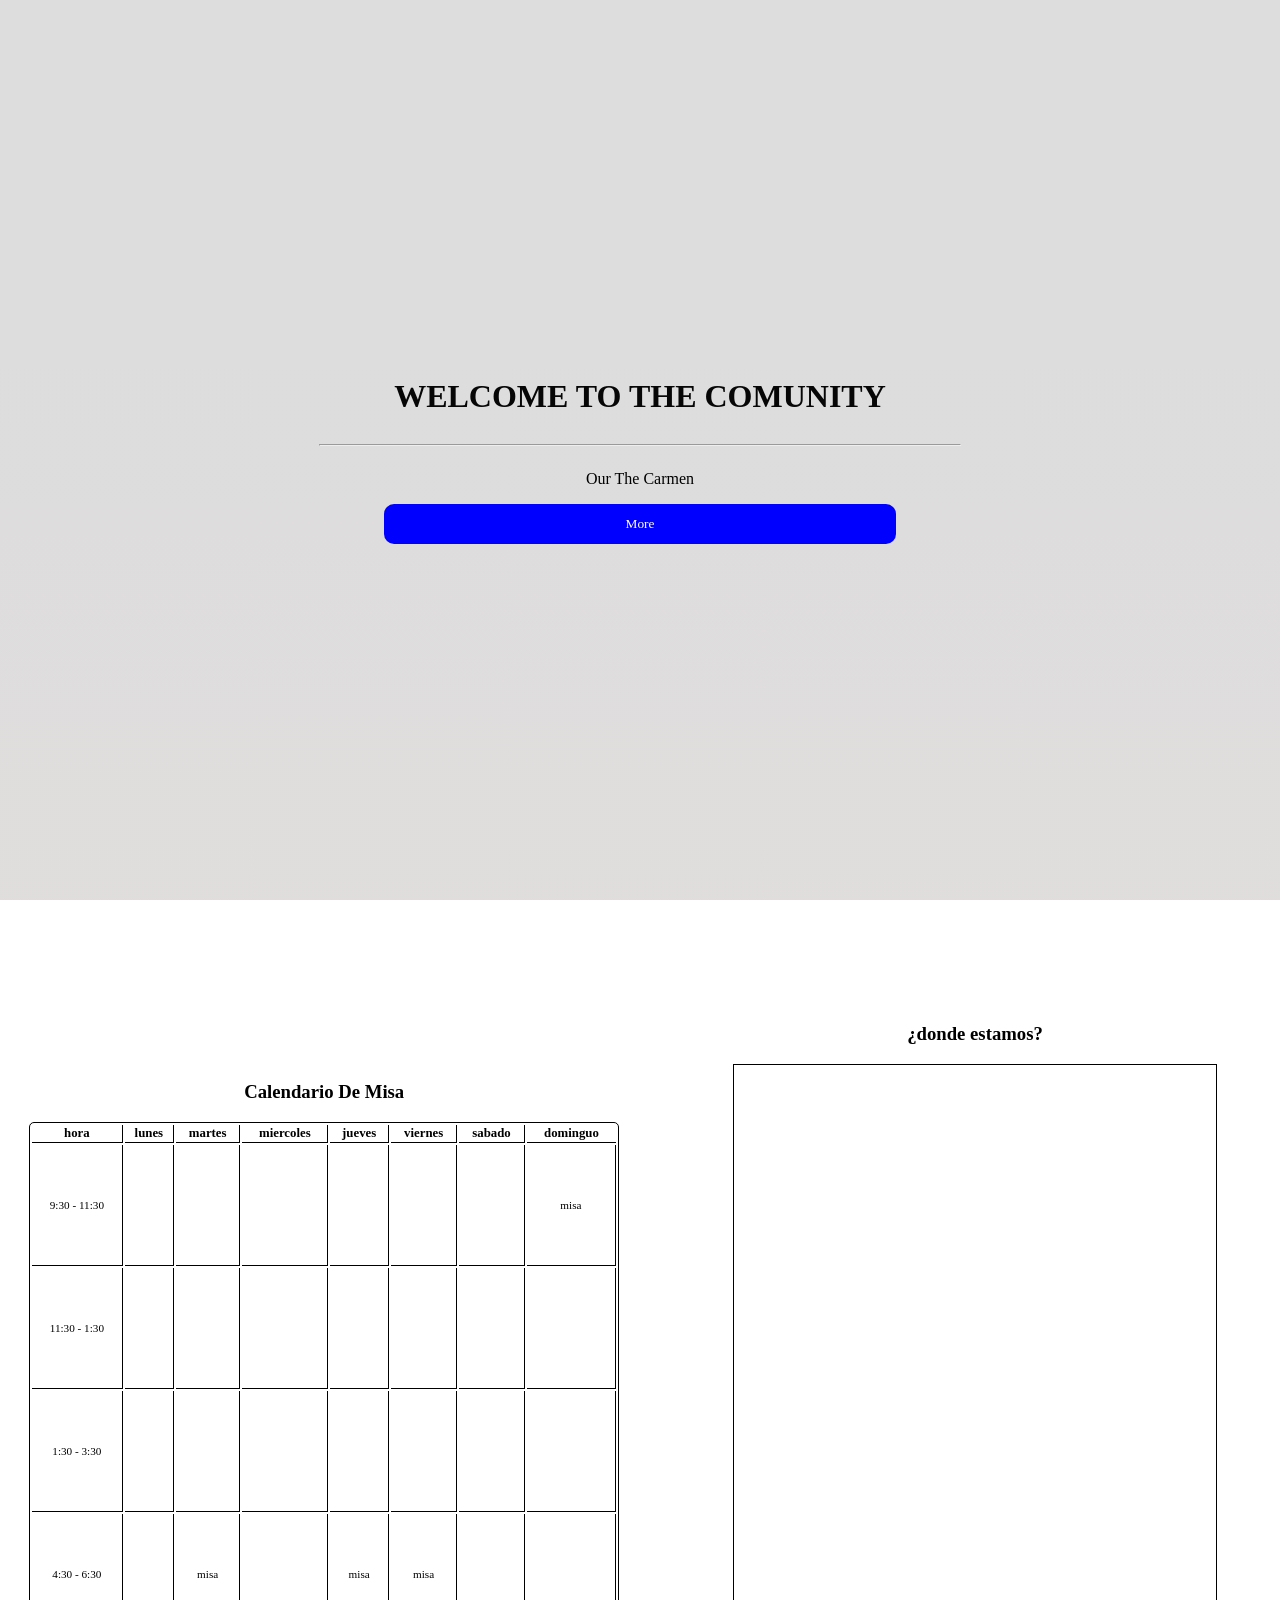
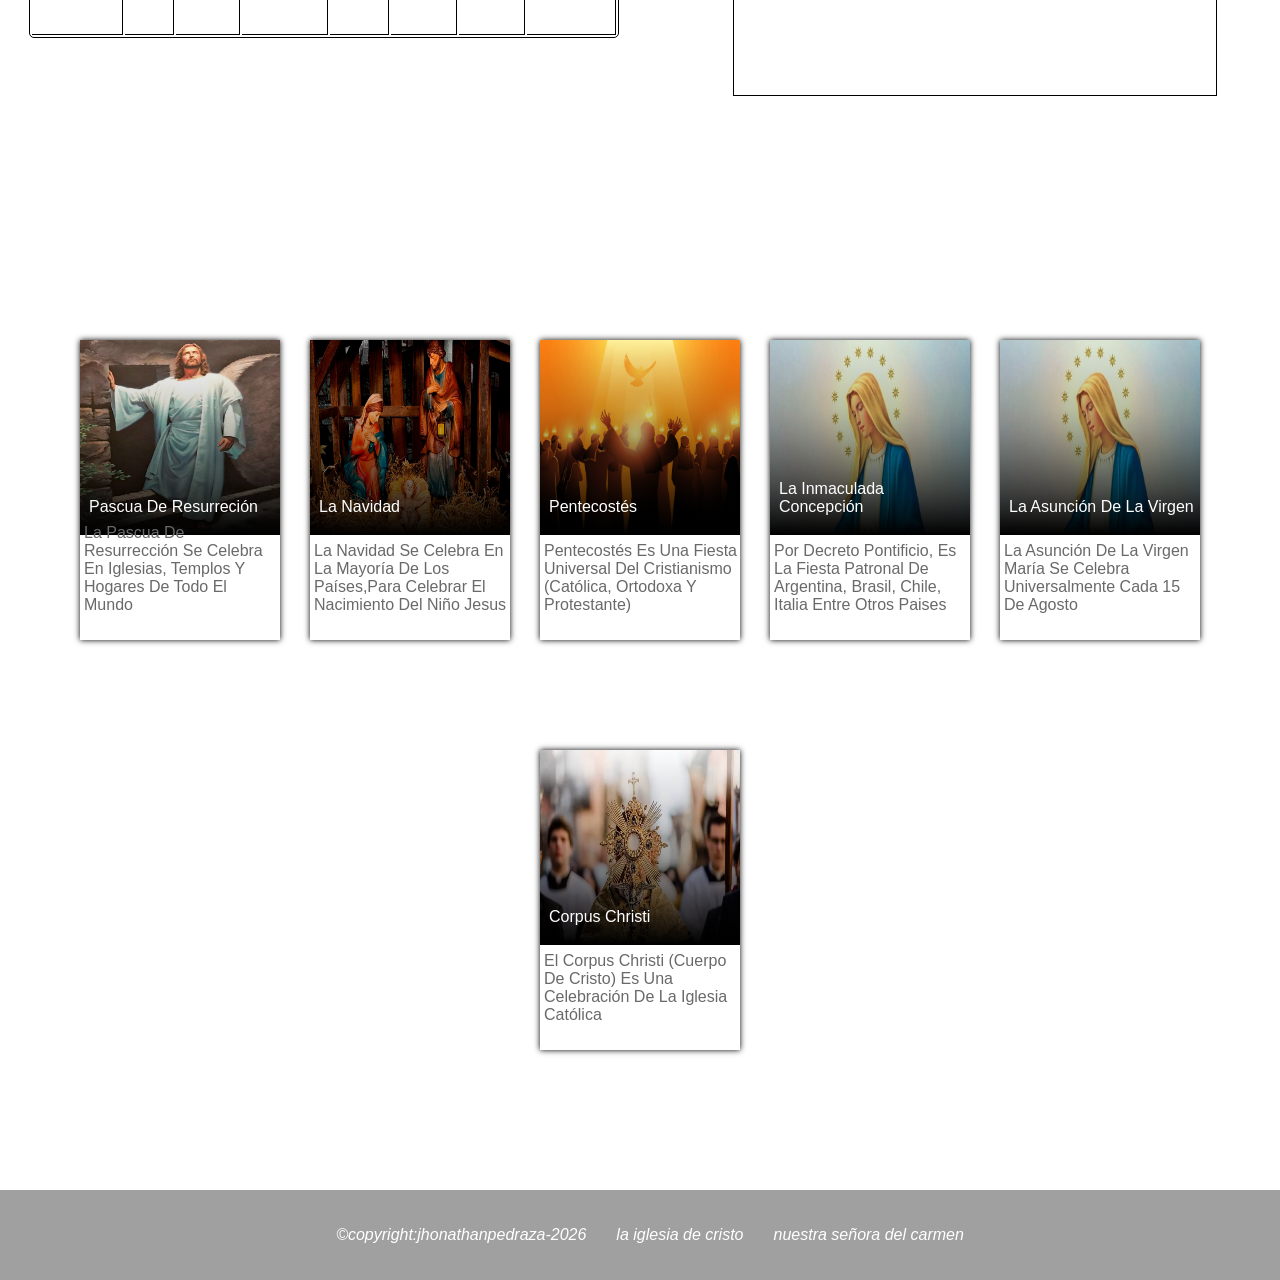
==== commit 5d74b495: "adding the footer" ====
--- a/index.html
+++ b/index.html
@@ -149,6 +149,11 @@
             </div>
         </section>
     </main>
+    <footer>
+        <p>&COPY;copyright:jhonathanpedraza-2026</p>
+        <p>la iglesia de cristo</p>
+        <p>nuestra señora del carmen</p>
+    </footer>
     
 </body>
 </html>
--- a/styles.css
+++ b/styles.css
@@ -375,4 +375,29 @@
 /*-----------------------------*/
 
 
-/* ------------------ ---------------------------*/+/* ------------------ ---------------------------*/
+
+
+
+/*------------ styles of the footer -------------*/
+
+
+footer{
+    width: 100vw;
+    display: flex;
+    gap: 30px;
+    align-items: center;
+    justify-content: center;
+    flex-wrap: wrap;
+    padding: 20px 10px;
+    background-color: rgb(160, 160, 160);
+}
+footer p{
+    font-family: 'Gill Sans', 'Gill Sans MT', Calibri, 'Trebuchet MS', sans-serif;
+    color: #fff;
+    font-style: italic;
+}
+
+
+
+/*----------- -------------------*/
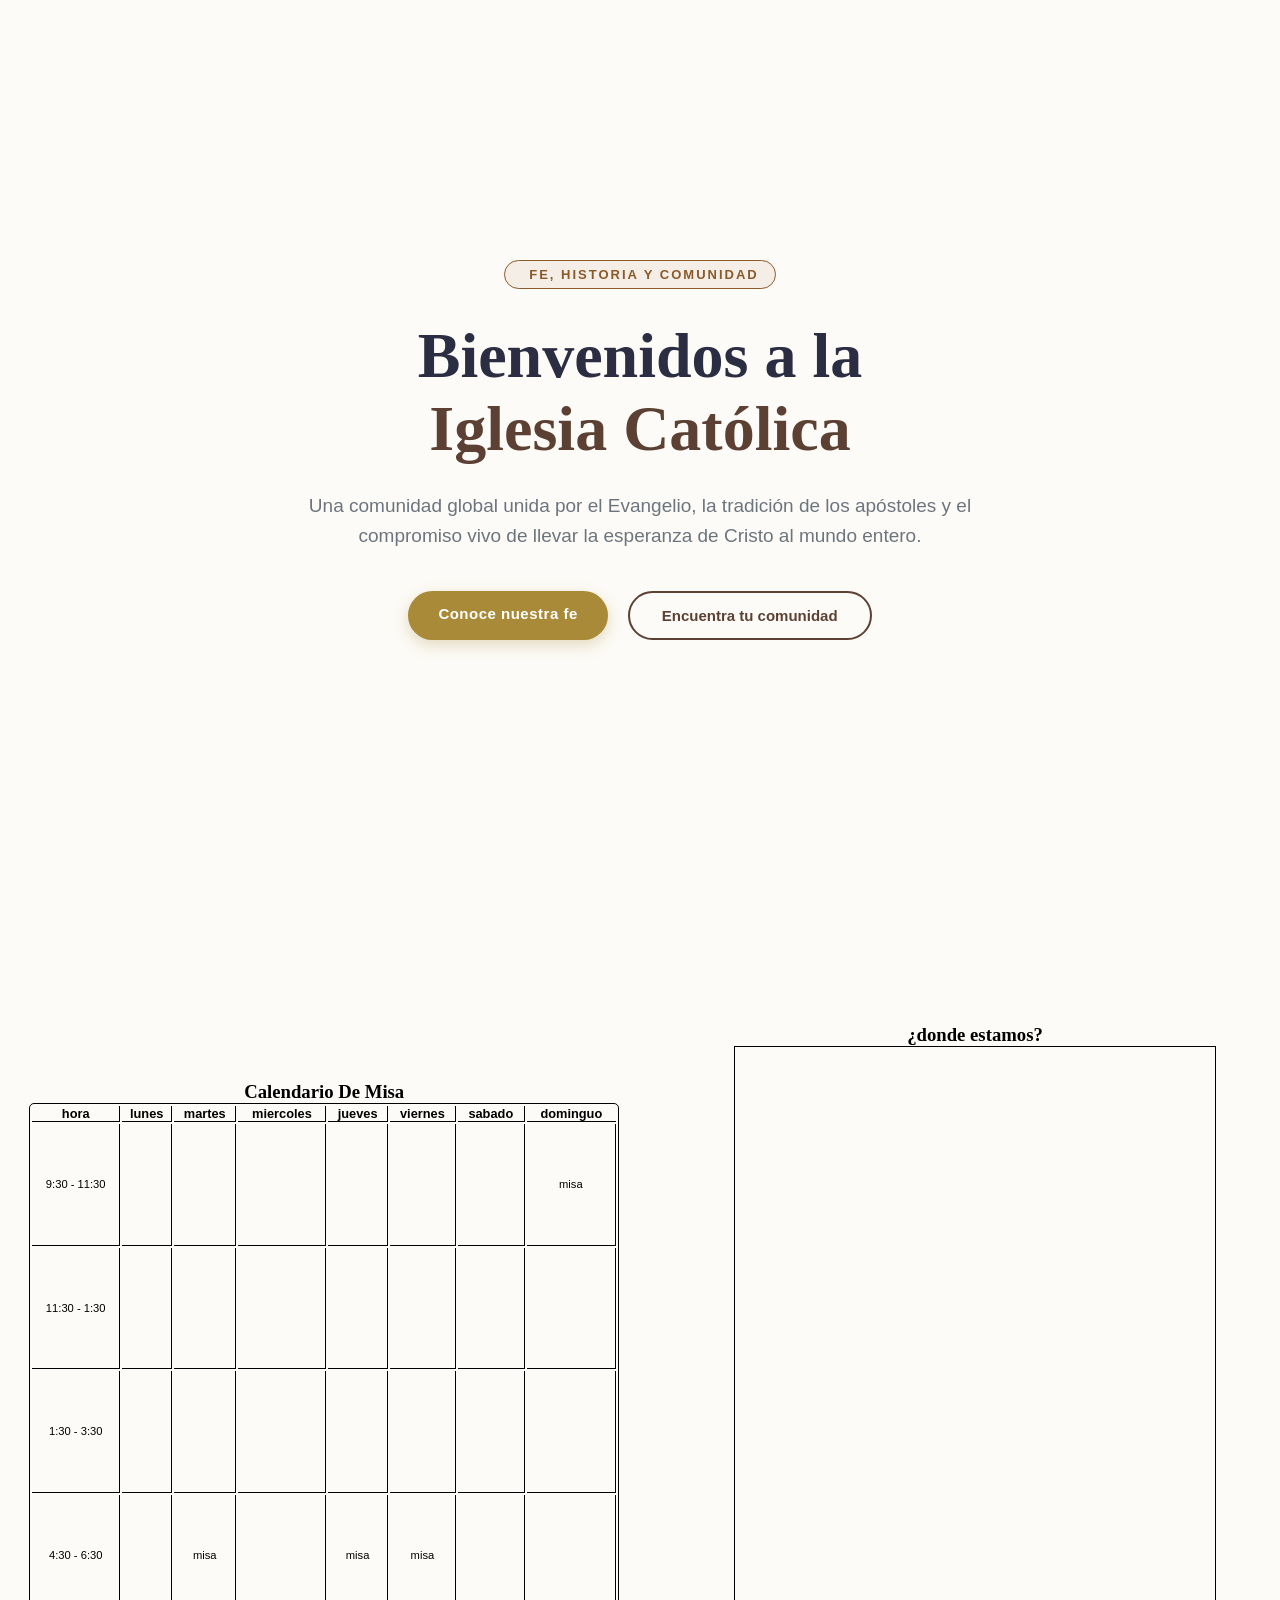
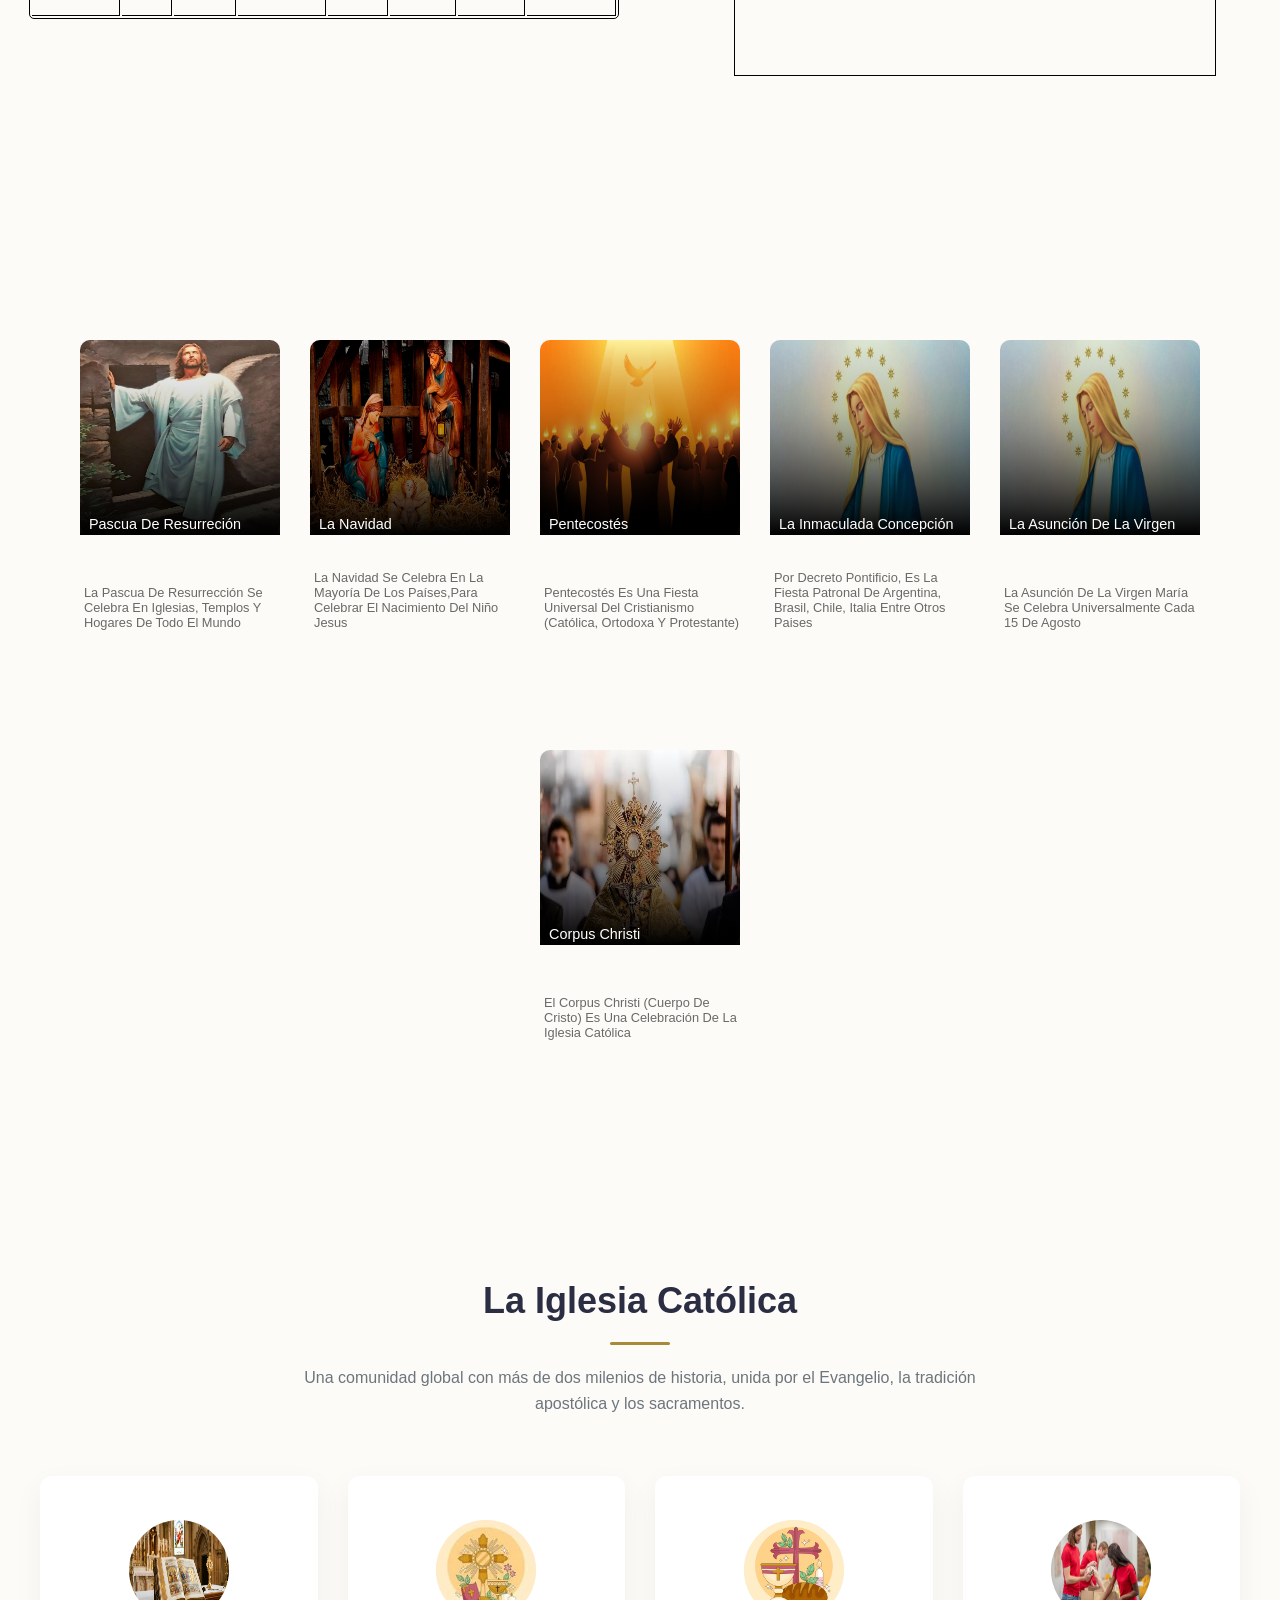
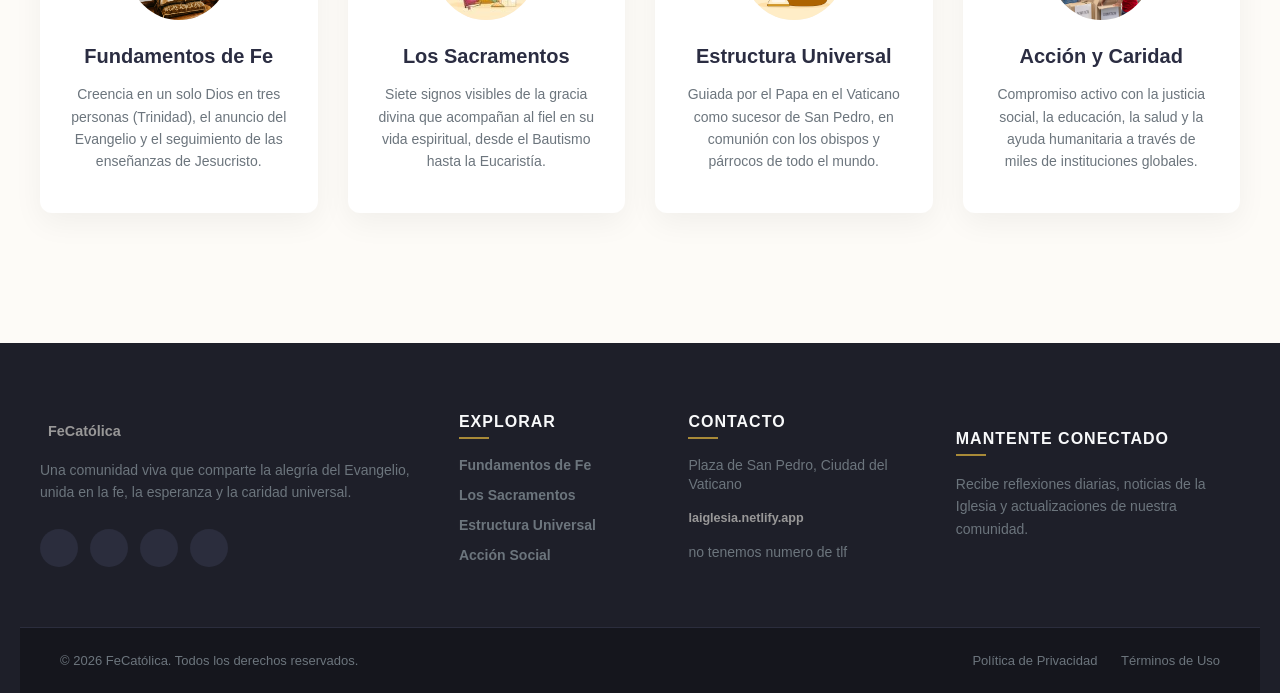
==== commit a42bbbe3: "modificando totalmente la pagina de la iglesia" ====
--- a/index.html
+++ b/index.html
@@ -3,19 +3,36 @@
 <head>
     <meta charset="UTF-8">
     <meta name="viewport" content="width=device-width, initial-scale=1.0">
-    <title>nuestar señora del carmen</title>
+    <title>La Iglesia Católica</title>
     <link rel="stylesheet" href="styles.css">
     <script src="script.js" defer></script>
 </head>
 <body>
-    <header>
-        <div class="init">
-            <h1 class="saludo">welcome to the comunity</h1>
-            <hr class="line">
-            <p class="saludo_two">our the carmen</p>
-            <button><a href="#seccion_one">more</a></button>
-        </div>
-        <div class="background"></div>
+     <header class="hero-section">
+        <div class="hero-overlay"></div>
+
+        <div class="hero-container">
+            <div class="hero-tag">
+                <i class="fa-solid fa-cross"></i>
+                <span>Fe, Historia y Comunidad</span>
+            </div>
+
+            <h1 class="hero-title">
+                Bienvenidos a la <br>
+                <span class="highlight">Iglesia Católica</span>
+            </h1>
+
+            <p class="hero-subtitle">
+                Una comunidad global unida por el Evangelio, la tradición de los apóstoles y el compromiso vivo de llevar la esperanza de Cristo al mundo entero.
+            </p>
+
+            <div class="hero-actions">
+                <a href="#seccion_one" class="btn btn-primary">Conoce nuestra fe</a>
+                <a href="#section-header" class="btn btn-secondary">Encuentra tu comunidad</a>
+            </div>
+        </div>
+
+   
     </header>
     <main>
         <section class="seccion_one" id="seccion_one">
@@ -148,12 +165,108 @@
                 </div>
             </div>
         </section>
+    <section class="church-section">
+        <div class="container">
+            
+            <div id="section-header" class="section-header">
+                <h2>La Iglesia Católica</h2>
+                <div class="divider"></div>
+                <p>Una comunidad global con más de dos milenios de historia, unida por el Evangelio, la tradición apostólica y los sacramentos.</p>
+            </div>
+
+            <div class="info-grid">
+                
+                <div class="info-card">
+                    <div class="icon-wrapper">
+                        <img src="assets/fundamentos.png" alt="fundamentos">
+                    </div>
+                    <h3>Fundamentos de Fe</h3>
+                    <p>Creencia en un solo Dios en tres personas (Trinidad), el anuncio del Evangelio y el seguimiento de las enseñanzas de Jesucristo.</p>
+                    <a href="pagina1.html" class="enlace"></a>
+                </div>
+                
+                <div class="info-card">
+                    <div class="icon-wrapper">
+                        <img src="assets/sacramento.jpg" alt="sacramento">
+                    </div>
+                    <h3>Los Sacramentos</h3>
+                    <p>Siete signos visibles de la gracia divina que acompañan al fiel en su vida espiritual, desde el Bautismo hasta la Eucaristía.</p>
+                    <a href="pagina2.html" class="enlace"></a>
+                </div>
+                
+                <div class="info-card">
+                    <div class="icon-wrapper">
+                        <img src="assets/universal.avif" alt="universal">
+                    </div>
+                    <h3>Estructura Universal</h3>
+                    <p>Guiada por el Papa en el Vaticano como sucesor de San Pedro, en comunión con los obispos y párrocos de todo el mundo.</p>
+                    <a href="pagina3.html" class="enlace"></a>
+                </div>
+                
+                <div class="info-card">
+                    <div class="icon-wrapper">
+                        <img src="assets/caridad.avif" alt="caridad">
+                    </div>
+                    <h3>Acción y Caridad</h3>
+                    <p>Compromiso activo con la justicia social, la educación, la salud y la ayuda humanitaria a través de miles de instituciones globales.</p>
+                    <a href="pagina4.html" class="enlace"></a>
+                </div>
+
+            </div>
+
+        </div>
+    </section>
     </main>
-    <footer>
-        <p>&COPY;copyright:jhonathanpedraza-2026</p>
-        <p>la iglesia de cristo</p>
-        <p>nuestra señora del carmen</p>
-    </footer>
+    <footer class="main-footer">
+    <div class="footer-container">
+        
+        <div class="footer-column brand-col">
+            <a href="#" class="footer-logo"><i class="fa-solid fa-cross"></i> FeCatólica</a>
+            <p class="brand-desc">Una comunidad viva que comparte la alegría del Evangelio, unida en la fe, la esperanza y la caridad universal.</p>
+            <div class="social-links">
+                <a href="#" aria-label="Facebook"><i class="fa-brands fa-facebook-f"></i></a>
+                <a href="#" aria-label="Instagram"><i class="fa-brands fa-instagram"></i></a>
+                <a href="#" aria-label="YouTube"><i class="fa-brands fa-youtube"></i></a>
+                <a href="#" aria-label="X (Twitter)"><i class="fa-brands fa-x-twitter"></i></a>
+            </div>
+        </div>
+
+        <div class="footer-column">
+            <h3>Explorar</h3>
+            <ul class="footer-links">
+                <li><a href="pagina1.html">Fundamentos de Fe</a></li>
+                <li><a href="pagina2.html">Los Sacramentos</a></li>
+                <li><a href="pagina3.html">Estructura Universal</a></li>
+                <li><a href="pagina4.html">Acción Social</a></li>
+            </ul>
+        </div>
+
+        <div class="footer-column">
+            <h3>Contacto</h3>
+            <ul class="contact-info">
+                <li>Plaza de San Pedro, Ciudad del Vaticano</li>
+                <li><a href="https://laiglesia.netlify.app">laiglesia.netlify.app</a></li>
+                <li>no tenemos numero de tlf</li>
+            </ul>
+        </div>
+
+        <div class="footer-column newsletter-col">
+            <h3>Mantente Conectado</h3>
+            <p>Recibe reflexiones diarias, noticias de la Iglesia y actualizaciones de nuestra comunidad.</p>
+        </div>
+
+    </div>
+
+    <div class="footer-bottom">
+        <div class="bottom-container">
+            <p>&copy; 2026 FeCatólica. Todos los derechos reservados.</p>
+            <div class="bottom-links">
+                <a href="#">Política de Privacidad</a>
+                <a href="#">Términos de Uso</a>
+            </div>
+        </div>
+    </div>
+</footer>
     
 </body>
 </html>
--- a/styles.css
+++ b/styles.css
@@ -1,81 +1,194 @@
-/* ----------------------------------------   */
-
-body{
+/* style of the header */
+
+
+
+
+
+:root {
+    --bg-light: #fdfbf7;         /* Fondo crema/marfil muy suave */
+    --primary-brown: #5c4033;    /* Marrón profundo (madera/tierra) */
+    --accent-brown: #8b5a2b;     /* Marrón cálido texturizado */
+    --text-dark: #2c2520;        /* Marrón casi negro para máxima legibilidad */
+    --text-muted: #6b5e56;       /* Marrón grisáceo para textos secundarios */
+    --overlay-light: rgba(253, 251, 247, 0.88); /* Capa crema traslúcida */
+    --font-serif: 'Georgia', serif;
+    --font-sans: 'Segoe UI', Tahoma, Geneva, Verdana, sans-serif;
+    --transition: all 0.3s ease;
+}
+
+* {
     margin: 0;
     padding: 0;
     box-sizing: border-box;
-    overflow-x: hidden;
-    scroll-behavior: smooth;
-}
-header{
-    width: 100vw;
+}
+
+body {
+    font-family: var(--font-sans);
+    background-color: var(--bg-light);
+}
+
+/* --- Estilos de la Sección Hero --- */
+.hero-section {
+    position: relative;
     height: 100vh;
-    position: relative;
-}
-.init{
+    width: 100%;
+    display: flex;
+    align-items: center;
+    justify-content: center;
+    /* Imagen de fondo clara (ej. arquitectura iluminada o vitral suave) */
+    background-image: url('https://images.unsplash.com/photo-1548625361-155de0cbb55a?auto=format&fit=crop&q=80&w=1920');
+    background-size: cover;
+    background-position: center;
+    background-repeat: no-repeat;
+    overflow: hidden;
+}
+
+/* Superposición clara */
+.hero-overlay {
+    position: absolute;
+    top: 0;
+    left: 0;
     width: 100%;
     height: 100%;
-    position: relative;
-    background-image: url(assets/fondo\ de\ la\ pagina\ web.jpg);
-    background-size: 100%;
-    display: flex;
-    justify-content: center;
-    align-items: center;
+    background: linear-gradient(135deg, var(--overlay-light) 60%, rgba(253, 251, 247, 0.7));
+    z-index: 1;
+}
+
+/* Contenedor Principal */
+.hero-container {
+    position: relative;
+    z-index: 2;
+    max-width: 850px;
+    padding: 0 30px;
+    text-align: center;
+}
+
+/* Etiqueta Superior */
+.hero-tag {
+    display: inline-flex;
+    align-items: center;
+    gap: 8px;
+    background-color: rgba(139, 90, 43, 0.08);
+    border: 1px solid var(--accent-brown);
+    color: var(--accent-brown);
+    padding: 6px 16px;
+    border-radius: 20px;
+    font-size: 13px;
+    text-transform: uppercase;
+    letter-spacing: 2px;
+    font-weight: 600;
+    margin-bottom: 30px;
+}
+
+/* Título */
+.hero-title {
+    font-family: var(--font-serif);
+    color: var(--text-dark);
+    font-size: 64px;
+    line-height: 1.15;
+    font-weight: 700;
+    margin-bottom: 25px;
+}
+
+.hero-title .highlight {
+    color: var(--primary-brown);
+    display: inline-block;
+}
+
+/* Subtítulo */
+.hero-subtitle {
+    color: var(--text-muted);
+    font-size: 19px;
+    line-height: 1.6;
+    max-width: 700px;
+    margin: 0 auto 40px auto;
+    font-weight: 400;
+}
+
+/* Botones de Acción */
+.hero-actions {
+    display: flex;
+    gap: 20px;
+    justify-content: center;
+}
+
+.btn {
+    display: inline-block;
+    padding: 14px 32px;
+    font-size: 15px;
+    font-weight: 600;
+    text-decoration: none;
+    border-radius: 30px;
+    transition: var(--transition);
+}
+
+.btn-primary {
+    background-color: var(--primary-brown);
+    color: #ffffff;
+    box-shadow: 0 4px 15px rgba(92, 64, 51, 0.2);
+}
+
+.btn-primary:hover {
+    background-color: var(--accent-brown);
+    transform: translateY(-2px);
+    box-shadow: 0 6px 20px rgba(139, 90, 43, 0.3);
+}
+
+.btn-secondary {
+    background-color: transparent;
+    color: var(--primary-brown);
+    border: 2px solid var(--primary-brown);
+}
+
+.btn-secondary:hover {
+    background-color: rgba(92, 64, 51, 0.05);
+    transform: translateY(-2px);
+}
+
+/* Indicador de Desplazamiento */
+.scroll-indicator {
+    position: absolute;
+    bottom: 30px;
+    left: 50%;
+    transform: translateX(-50%);
+    z-index: 2;
+    display: flex;
     flex-direction: column;
-    background-repeat: no-repeat;
-}
-.init .saludo{
-    z-index: 1;
-    color: #070606;
-    font-family: Georgia, 'Times New Roman', Times, serif;
+    align-items: center;
+    gap: 8px;
+    color: var(--text-muted);
+    font-size: 12px;
     text-transform: uppercase;
-}
-.init .line{
-    color: #050505;
-    z-index: 1;
-    width: 50%;
-}
-.init .saludo_two{
-    font-family: Georgia, 'Times New Roman', Times, serif;
-    z-index: 1;
-    color: #000000;
-    text-transform: capitalize;
-}
-.init button{
-    z-index: 1;
-    font-family: Georgia, 'Times New Roman', Times, serif;
-    width: 40%;
-    height: 40px;
-    border-radius: 10px;
-    background-color: blue;
-    border-color: transparent;
-    cursor: pointer;
-}
-.init a{
-    text-decoration: none;
-    font-family: Georgia, 'Times New Roman', Times, serif;
-    text-transform: capitalize;
-    color: #fff;
-    padding: 10px 42%;
-}
-.background{
-    width: 100%;
-    height: 100%;
-    position: absolute;
-    bottom: 0;
-    left: 0;
-    background: linear-gradient(180deg , rgb(221, 221, 221) 0% , 70% , rgba(206, 201, 201, 0.637) 100%);
-}
-
-/* responsive */
-
-@media (max-width:470px){
-    .init{
-        background-size: 100% 100%;
-    }
-    .init .saludo{
-        text-align: center;
-    }
+    letter-spacing: 2px;
+    opacity: 0.8;
+    animation: bounce 2s infinite;
+}
+
+@keyframes bounce {
+    0%, 20%, 50%, 80%, 100% { transform: translate(-50%, 0); }
+    40% { transform: translate(-50%, -8px); }
+    60% { transform: translate(-50%, -4px); }
+}
+
+/* --- Responsive --- */
+@media (max-width: 768px) {
+    .hero-title {
+        font-size: 42px;
+    }
+    
+    .hero-subtitle {
+        font-size: 16px;
+    }
+    
+    .hero-actions {
+        flex-direction: column;
+        gap: 12px;
+        width: 100%;
+        max-width: 300px;
+        margin: 0 auto;
+    }
+    
+
 }
 
 
@@ -192,7 +305,6 @@
 .son_one{
     width: 200px;
     height: 300px;
-    box-shadow: 0px 0px 6px black;
     display: flex;
     flex-direction: column;
     align-items: center;
@@ -201,9 +313,12 @@
     cursor: pointer;
     transition: all .3s ease-out;
     margin: 40px 0px;
+    border-radius: 10px;
+    
 }
 .son_one:hover{
     transform: translateY(-10px);
+    border-bottom: 6px solid rgb(109, 41, 41);
 }
 .father_img{
     width: 100%;
@@ -211,6 +326,7 @@
     position: relative;
 }
 .father_img img{
+    border-radius: 10px;
     width: 100%;
     height: 100%;
 }
@@ -229,6 +345,7 @@
     font-family: 'Trebuchet MS', 'Lucida Sans Unicode', 'Lucida Grande', 'Lucida Sans', Arial, sans-serif;
     color: #fff;
     text-transform: capitalize;
+    font-size: .9em;
 }
 .son_one .parrafo{
     font-family: 'Trebuchet MS', 'Lucida Sans Unicode', 'Lucida Grande', 'Lucida Sans', Arial, sans-serif;
@@ -236,6 +353,7 @@
     position: absolute;
     bottom: 10px;
     left: 4px;
+    font-size: .8em;
     text-transform: capitalize;
 }
 
@@ -296,6 +414,7 @@
     justify-content: center;
     padding: 20px 24px;
     box-sizing: border-box;
+    gap: 20px;
 }
 .container_1 img{
     width: 50%;
@@ -323,6 +442,7 @@
     justify-content: center;
     padding: 20px 24px;
     box-sizing: border-box;
+    gap: 30px;
 }
 .container_2 p{
     font-family: 'Franklin Gothic Medium', 'Arial Narrow', Arial, sans-serif;
@@ -382,22 +502,413 @@
 /*------------ styles of the footer -------------*/
 
 
-footer{
-    width: 100vw;
-    display: flex;
+/* --- Variables del Sistema (Manteniendo consistencia) --- */
+:root {
+    --footer-bg: #1e1f29;       /* Fondo oscuro elegante */
+    --footer-bottom-bg: #15161d; /* Fondo aún más oscuro para el copyright */
+    --primary-color: #a88a38;    /* Dorado litúrgico sutil */
+    --text-light: #f8f9fa;
+    --text-muted: #a0a5b5;
+    --border-color: #2b2d3d;
+    --transition: all 0.3s ease;
+}
+
+/* --- Estilos Generales del Footer --- */
+.main-footer {
+    background-color: var(--footer-bg);
+    color: var(--text-light);
+    padding: 70px 20px 0 20px;
+    font-family: 'Segoe UI', Tahoma, Geneva, Verdana, sans-serif;
+}
+
+.footer-container {
+    max-width: 1200px;
+    margin: 0 auto;
+    display: grid;
+    grid-template-columns: 2fr 1fr 1.2fr 1.5fr;
+    gap: 40px;
+    padding-bottom: 50px;
+}
+
+/* --- Columnas Comunes --- */
+.footer-column{
+    display: flex;
+    align-items: start;
+    justify-content: center;
+    flex-direction: column;
+}
+.footer-column h3 {
+    font-size: 16px;
+    font-weight: 600;
+    text-transform: uppercase;
+    letter-spacing: 1px;
+    margin-bottom: 25px;
+    position: relative;
+    color: var(--text-light);
+}
+.footer-column a {
+    font-size: .9em;
+    font-weight: 600;
+    position: relative;
+    color: rgb(153, 152, 152);
+    text-decoration: none;
+    transition: all .3s linear;
+}
+.footer-column a:hover{
+    color: rgb(170, 170, 42);
+    transform: translateX(3px);
+}
+
+
+/* Línea decorativa debajo de los títulos */
+.footer-column h3::after {
+    content: '';
+    position: absolute;
+    left: 0;
+    bottom: -8px;
+    width: 30px;
+    height: 2px;
+    background-color: var(--primary-color);
+}
+
+/* --- Columna 1: Identidad (Brand) --- */
+.footer-logo {
+    font-size: 22px;
+    font-weight: 700;
+    color: var(--text-light);
+    text-decoration: none;
+    display: inline-flex;
+    align-items: center;
+    gap: 8px;
+    margin-bottom: 20px;
+}
+
+.footer-logo i {
+    color: var(--primary-color);
+}
+
+.brand-desc {
+    color: var(--text-muted);
+    font-size: 14px;
+    line-height: 1.6;
+    margin-bottom: 25px;
+}
+
+/* Redes Sociales */
+.social-links {
+    display: flex;
+    gap: 12px;
+}
+
+.social-links a {
+    width: 38px;
+    height: 38px;
+    background-color: #2b2d3d;
+    color: var(--text-light);
+    border-radius: 50%;
+    display: flex;
+    align-items: center;
+    justify-content: center;
+    font-size: 14px;
+    text-decoration: none;
+    transition: var(--transition);
+}
+
+.social-links a:hover {
+    background-color: var(--primary-color);
+    transform: translateY(-3px);
+}
+
+/* --- Columna 2: Enlaces Rápidos --- */
+.footer-links {
+    list-style: none;
+}
+
+.footer-links li {
+    margin-bottom: 12px;
+}
+
+.footer-links a {
+    color: var(--text-muted);
+    text-decoration: none;
+    font-size: 14px;
+    transition: var(--transition);
+}
+
+.footer-links a:hover {
+    color: var(--primary-color);
+    padding-left: 5px;
+}
+
+/* --- Columna 3: Información de Contacto --- */
+.contact-info {
+    list-style: none;
+}
+
+.contact-info li {
+    color: var(--text-muted);
+    font-size: 14px;
+    margin-bottom: 15px;
+    display: flex;
+    align-items: flex-start;
+    gap: 12px;
+    line-height: 1.4;
+}
+
+.contact-info i {
+    color: var(--primary-color);
+    margin-top: 3px;
+}
+
+/* --- Columna 4: Boletín (Newsletter) --- */
+.newsletter-col p {
+    color: var(--text-muted);
+    font-size: 14px;
+    line-height: 1.6;
+    margin-bottom: 20px;
+}
+
+.newsletter-form {
+    display: flex;
+    position: relative;
+}
+
+.newsletter-form input {
+    width: 100%;
+    padding: 14px 50px 14px 16px;
+    background-color: #2b2d3d;
+    border: 1px solid transparent;
+    border-radius: 8px;
+    color: white;
+    font-size: 14px;
+    outline: none;
+    transition: var(--transition);
+}
+
+
+
+/* --- Barra Inferior (Copyright) --- */
+.footer-bottom {
+    background-color: var(--footer-bottom-bg);
+    padding: 25px 0;
+    border-top: 1px solid var(--border-color);
+}
+
+.bottom-container {
+    max-width: 1200px;
+    margin: 0 auto;
+    display: flex;
+    justify-content: space-between;
+    align-items: center;
+    padding: 0 20px;
+    font-size: 13px;
+    color: var(--text-muted);
+}
+
+.bottom-links a {
+    color: var(--text-muted);
+    text-decoration: none;
+    margin-left: 20px;
+    transition: var(--transition);
+}
+
+.bottom-links a:hover {
+    color: var(--primary-color);
+}
+
+/* --- Adaptabilidad (Responsive) --- */
+@media (max-width: 992px) {
+    .footer-container {
+        grid-template-columns: 1fr 1fr;
+        gap: 40px;
+    }
+}
+
+@media (max-width: 576px) {
+    .footer-container {
+        grid-template-columns: 1fr;
+        gap: 35px;
+    }
+    
+    .bottom-container {
+        flex-direction: column;
+        text-align: center;
+        gap: 15px;
+    }
+
+    .bottom-links a {
+        margin: 0 10px;
+    }
+}
+
+/*----------- -------------------*/
+
+
+/* seccion 2*/
+
+/* --- Variables de Diseño y Reset --- */
+:root {
+    --bg-color: #f8f9fa;
+    --card-bg: #ffffff;
+    --primary-color: #a88a38; /* Dorado litúrgico sutil */
+    --text-dark: #2b2d42;
+    --text-muted: #6c757d;
+    --shadow: 0 10px 30px rgba(0, 0, 0, 0.05);
+    --transition: all 0.3s ease;
+}
+
+
+/* --- Contenedor Principal --- */
+.church-section {
+    padding: 80px 20px;
+    display: flex;
+    justify-content: center;
+}
+
+.church-section .container {
+    max-width: 1200px;
+    width: 100%;
+}
+
+/* --- Encabezado --- */
+.section-header {
+    text-align: center;
+    max-width: 700px;
+    margin: 0 auto 60px auto;
+}
+
+.section-header .subtitle {
+    color: var(--primary-color);
+    font-size: 14px;
+    text-transform: uppercase;
+    letter-spacing: 2px;
+    font-weight: 700;
+}
+
+.section-header h2 {
+    color: var(--text-dark);
+    font-size: 36px;
+    margin-top: 10px;
+    font-weight: 600;
+}
+
+.section-header .divider {
+    width: 60px;
+    height: 3px;
+    background-color: var(--primary-color);
+    margin: 20px auto;
+    border-radius: 2px;
+}
+
+.section-header p {
+    color: var(--text-muted);
+    font-size: 16px;
+    line-height: 1.6;
+}
+
+/* --- Cuadrícula de Tarjetas (Grid) --- */
+.info-grid {
+    display: grid;
+    grid-template-columns: repeat(auto-fit, minmax(250px, 1fr));
     gap: 30px;
-    align-items: center;
-    justify-content: center;
-    flex-wrap: wrap;
-    padding: 20px 10px;
-    background-color: rgb(160, 160, 160);
-}
-footer p{
-    font-family: 'Gill Sans', 'Gill Sans MT', Calibri, 'Trebuchet MS', sans-serif;
-    color: #fff;
-    font-style: italic;
-}
-
-
-
-/*----------- -------------------*/+    margin-bottom: 50px;
+}
+
+/* --- Tarjeta Individual --- */
+.info-card {
+    background-color: var(--card-bg);
+    padding: 40px 30px;
+    border-radius: 12px;
+    box-shadow: var(--shadow);
+    text-align: center;
+    transition: var(--transition);
+    border-top: 4px solid transparent;
+    position: relative;
+}
+
+.info-card:hover {
+    transform: translateY(-5px);
+    border-top-color: var(--primary-color);
+}
+
+/* Iconos */
+.icon-wrapper {
+    width: 100px;
+    height: 100px;
+    background-color: rgba(168, 138, 56, 0.1);
+    color: var(--primary-color);
+    border-radius: 50%;
+    font-size: 24px;
+    margin: 0 auto 25px auto;
+    transition: var(--transition);
+    overflow: hidden;
+    position: relative;
+}
+
+
+.icon-wrapper img {
+    position: absolute;
+    width: 100px;
+    height: 100px;
+    top: 50%;
+    left: 50%;
+    transform:  translate(-50% ,-50%);
+}
+
+/* Textos de la tarjeta */
+.info-card h3 {
+    color: var(--text-dark);
+    font-size: 20px;
+    margin-bottom: 15px;
+}
+
+.info-card p {
+    color: var(--text-muted);
+    font-size: 14px;
+    line-height: 1.6;
+}
+.info-card a{
+    padding: 150px;
+    position: absolute;   
+    top: 50%;
+    left: 50%;
+    transform: translate(-50% , -50%); 
+}
+
+/* --- Botón de Acción --- */
+.action-wrapper {
+    text-align: center;
+}
+
+.btn-primary {
+    display: inline-block;
+    padding: 14px 30px;
+    background-color: var(--primary-color);
+    color: white;
+    text-decoration: none;
+    border-radius: 30px;
+    font-weight: 600;
+    letter-spacing: 0.5px;
+    transition: var(--transition);
+    box-shadow: 0 5px 15px rgba(168, 138, 56, 0.3);
+}
+
+.btn-primary:hover {
+    background-color: #8e732e;
+    transform: translateY(-2px);
+    box-shadow: 0 7px 20px rgba(168, 138, 56, 0.4);
+}
+
+/* --- Adaptabilidad Móvil (Responsive) --- */
+@media (max-width: 768px) {
+    .section-header h2 {
+        font-size: 28px;
+    }
+    
+    .church-section {
+        padding: 50px 15px;
+    }
+}
+
+
+/*-------------------*/
